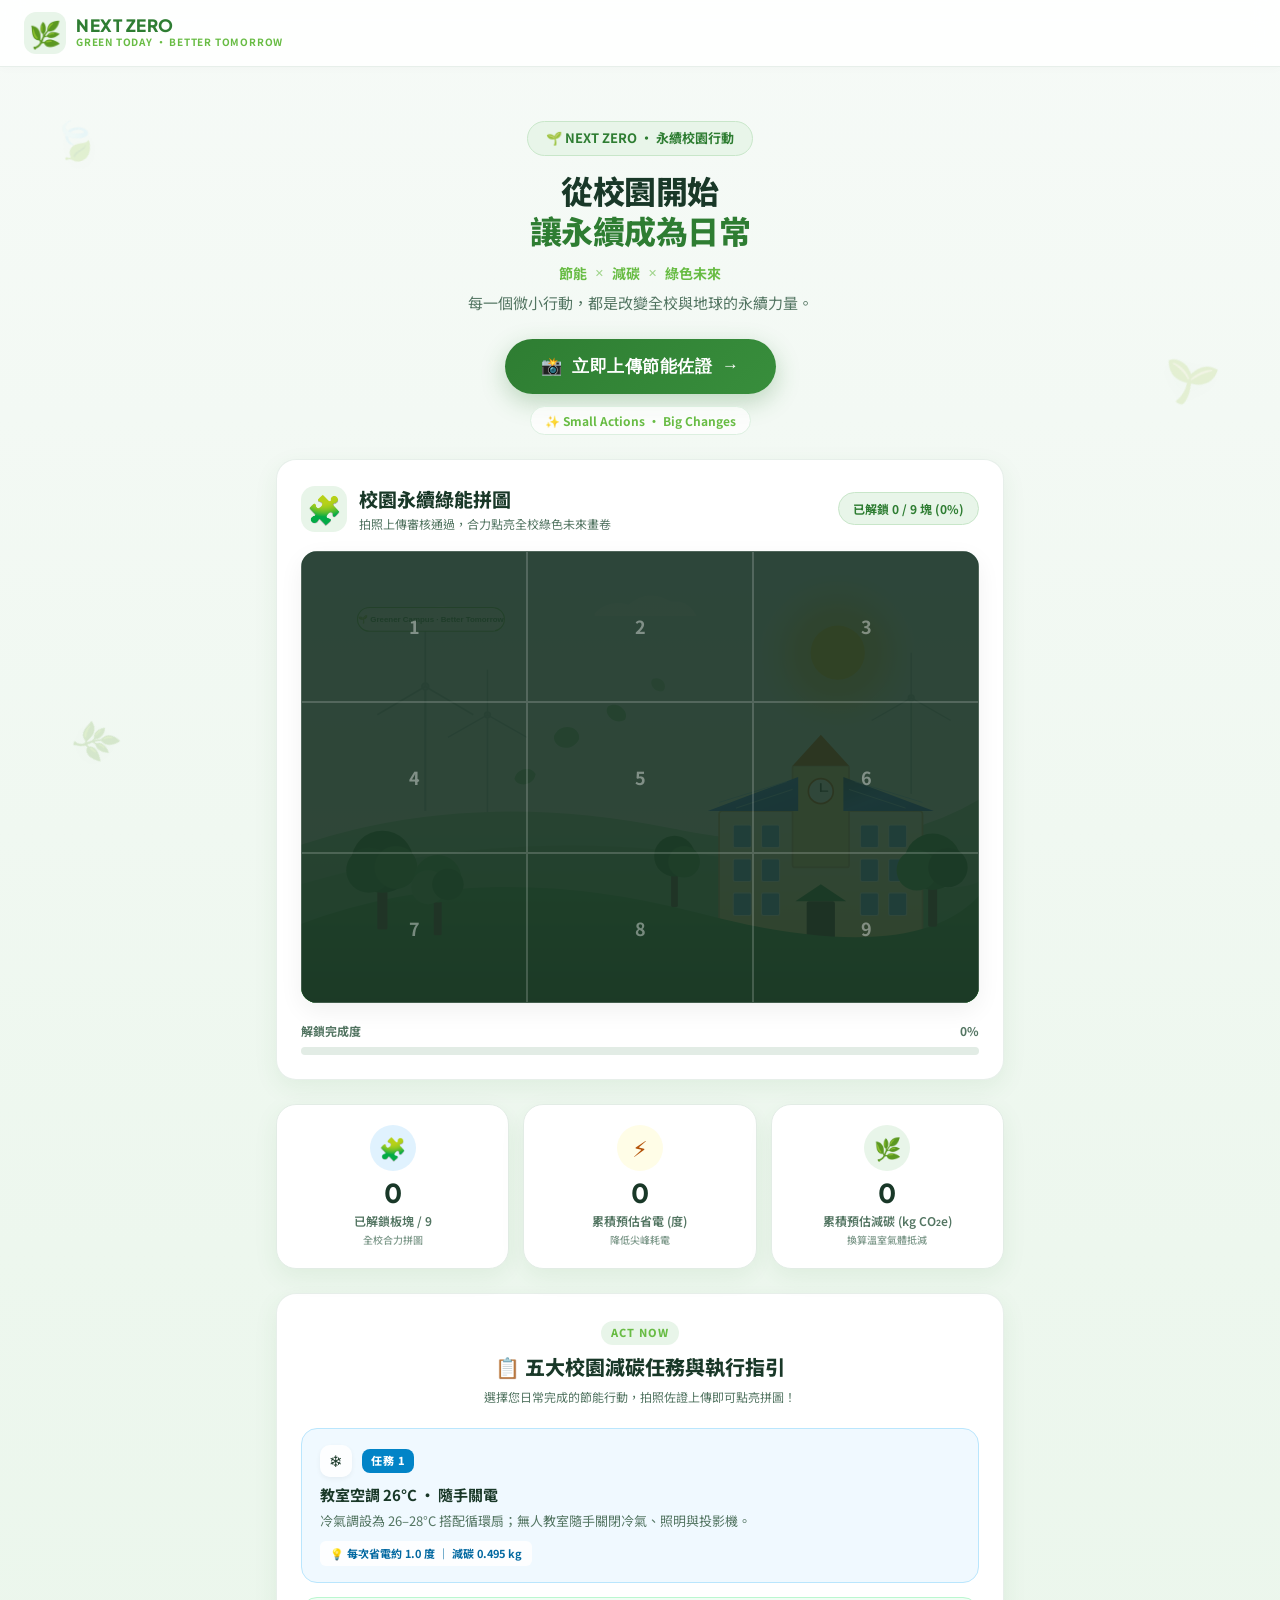
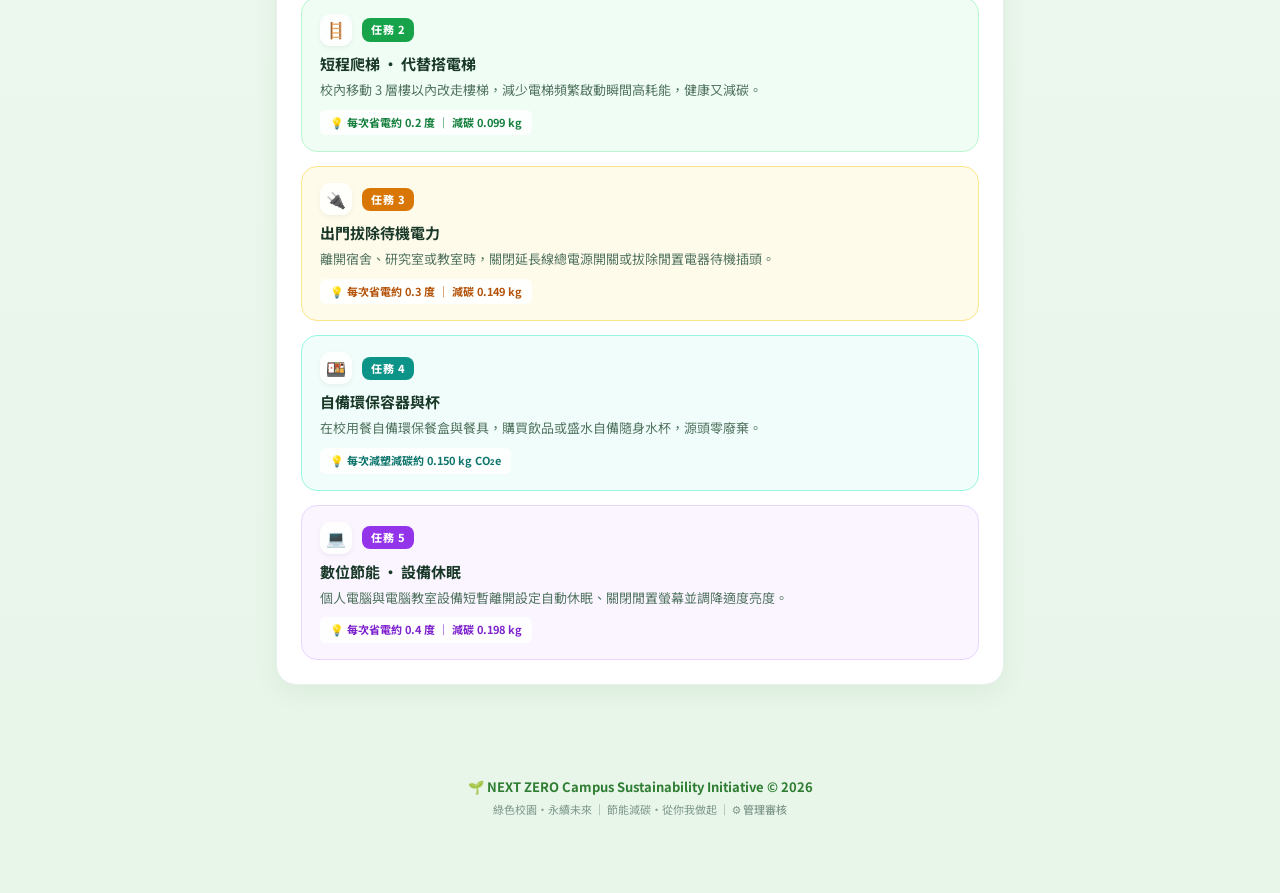
==== index.html @ 6b3b06cb "feat: 成功全面串接 Google Apps Script 雲端集中庫，正式開通跨裝置/多朋友即時同步與集中審核" ====
<!DOCTYPE html>
<html lang="zh-TW">
<head>
  <meta charset="UTF-8">
  <meta name="viewport" content="width=device-width, initial-scale=1.0">
  <title>NEXT ZERO 校園永續拼圖 ｜ 綠色校園·永續未來</title>
  <link rel="stylesheet" href="style.css?v=20260831v4">
  <link rel="preconnect" href="https://fonts.googleapis.com">
  <link rel="preconnect" href="https://fonts.gstatic.com" crossorigin>
  <link href="https://fonts.googleapis.com/css2?family=Noto+Sans+TC:wght@400;500;600;700;800&family=Plus+Jakarta+Sans:wght@600;700;800&display=swap" rel="stylesheet">
</head>
<body>

  <!-- 頂部品牌導航列 (Brand Navigation) -->
  <nav class="top-nav">
    <div class="nav-brand">
      <span class="brand-logo">🌿</span>
      <div class="brand-text-group">
        <span class="brand-title">NEXT ZERO</span>
        <span class="brand-tagline">GREEN TODAY · BETTER TOMORROW</span>
      </div>
    </div>
  </nav>

  <div class="eco-bg-decorations">
    <div class="leaf-decor leaf-1">🍃</div>
    <div class="leaf-decor leaf-2">🌱</div>
    <div class="leaf-decor leaf-3">🌿</div>
  </div>

  <main class="container">
    <!-- 主視覺 Hero 區塊 (Hero Header) -->
    <header class="hero-section">
      <div class="hero-badge">
        <span>🌱 NEXT ZERO · 永續校園行動</span>
      </div>
      <h1 class="hero-title">
        從校園開始<br>
        <span class="text-highlight">讓永續成為日常</span>
      </h1>
      <div class="hero-tags">
        <span class="hero-tag">節能</span>
        <span class="tag-divider">✕</span>
        <span class="hero-tag">減碳</span>
        <span class="tag-divider">✕</span>
        <span class="hero-tag">綠色未來</span>
      </div>
      <p class="hero-subtitle">每一個微小行動，都是改變全校與地球的永續力量。</p>
      
      <div class="hero-action-box">
        <button type="button" class="btn-hero-participate" id="btn-open-modal">
          <span class="btn-icon">📸</span> 立即上傳節能佐證 <span class="btn-arrow">→</span>
        </button>
        <div class="hero-note-badge">
          ✨ <span>Small Actions · Big Changes</span>
        </div>
      </div>
    </header>

    <!-- 核心拼圖互動區塊 (Puzzle Section) -->
    <section class="card puzzle-card">
      <div class="puzzle-card-header">
        <div class="header-left">
          <span class="section-icon">🧩</span>
          <div>
            <h2>校園永續綠能拼圖</h2>
            <p class="section-desc">拍照上傳審核通過，合力點亮全校綠色未來畫卷</p>
          </div>
        </div>
        <div class="progress-pill" id="progress-text">
          載入進度中...
        </div>
      </div>
      
      <div id="puzzle-container">
        <div id="grid"></div>
      </div>

      <div class="progress-wrapper">
        <div class="progress-info">
          <span>解鎖完成度</span>
          <span id="progress-percent">0%</span>
        </div>
        <div class="progress-bar-container">
          <div class="progress-bar" id="progress-bar-fill" style="width: 0%;"></div>
        </div>
      </div>
    </section>

    <!-- 實體減碳數據儀表板 (Stats Grid) -->
    <section class="stats-section">
      <div class="stat-card stat-puzzle">
        <div class="stat-icon-wrapper">
          <span class="stat-icon">🧩</span>
        </div>
        <div class="stat-info">
          <h3 id="approved-count">0</h3>
          <p>已解鎖板塊 / 9</p>
          <span class="stat-sub">全校合力拼圖</span>
        </div>
      </div>

      <div class="stat-card stat-energy">
        <div class="stat-icon-wrapper">
          <span class="stat-icon">⚡</span>
        </div>
        <div class="stat-info">
          <h3 id="saved-kwh">0</h3>
          <p>累積預估省電 (度)</p>
          <span class="stat-sub">降低尖峰耗電</span>
        </div>
      </div>

      <div class="stat-card stat-carbon">
        <div class="stat-icon-wrapper">
          <span class="stat-icon">🌿</span>
        </div>
        <div class="stat-info">
          <h3 id="saved-carbon">0</h3>
          <p>累積預估減碳 (kg CO₂e)</p>
          <span class="stat-sub">換算溫室氣體抵減</span>
        </div>
      </div>
    </section>

    <!-- 五大減碳解鎖任務指引 (5 Eco Tasks Grid) -->
    <section class="card tasks-section">
      <div class="section-heading">
        <span class="section-badge">ACT NOW</span>
        <h2>📋 五大校園減碳任務與執行指引</h2>
        <p class="section-desc">選擇您日常完成的節能行動，拍照佐證上傳即可點亮拼圖！</p>
      </div>

      <div class="tasks-grid">
        <!-- 任務 1 -->
        <div class="task-box task-theme-1">
          <div class="task-box-top">
            <div class="task-icon-circle">❄️</div>
            <span class="task-badge badge-1">任務 1</span>
          </div>
          <h3 class="task-title">教室空調 26°C · 隨手關電</h3>
          <p class="task-content">冷氣調設為 26–28°C 搭配循環扇；無人教室隨手關閉冷氣、照明與投影機。</p>
          <div class="task-benefit">💡 每次省電約 1.0 度 ｜ 減碳 0.495 kg</div>
        </div>

        <!-- 任務 2 -->
        <div class="task-box task-theme-2">
          <div class="task-box-top">
            <div class="task-icon-circle">🪜</div>
            <span class="task-badge badge-2">任務 2</span>
          </div>
          <h3 class="task-title">短程爬梯 · 代替搭電梯</h3>
          <p class="task-content">校內移動 3 層樓以內改走樓梯，減少電梯頻繁啟動瞬間高耗能，健康又減碳。</p>
          <div class="task-benefit">💡 每次省電約 0.2 度 ｜ 減碳 0.099 kg</div>
        </div>

        <!-- 任務 3 -->
        <div class="task-box task-theme-3">
          <div class="task-box-top">
            <div class="task-icon-circle">🔌</div>
            <span class="task-badge badge-3">任務 3</span>
          </div>
          <h3 class="task-title">出門拔除待機電力</h3>
          <p class="task-content">離開宿舍、研究室或教室時，關閉延長線總電源開關或拔除閒置電器待機插頭。</p>
          <div class="task-benefit">💡 每次省電約 0.3 度 ｜ 減碳 0.149 kg</div>
        </div>

        <!-- 任務 4 -->
        <div class="task-box task-theme-4">
          <div class="task-box-top">
            <div class="task-icon-circle">🍱</div>
            <span class="task-badge badge-4">任務 4</span>
          </div>
          <h3 class="task-title">自備環保容器與杯</h3>
          <p class="task-content">在校用餐自備環保餐盒與餐具，購買飲品或盛水自備隨身水杯，源頭零廢棄。</p>
          <div class="task-benefit">💡 每次減塑減碳約 0.150 kg CO₂e</div>
        </div>

        <!-- 任務 5 -->
        <div class="task-box task-theme-5">
          <div class="task-box-top">
            <div class="task-icon-circle">💻</div>
            <span class="task-badge badge-5">任務 5</span>
          </div>
          <h3 class="task-title">數位節能 · 設備休眠</h3>
          <p class="task-content">個人電腦與電腦教室設備短暫離開設定自動休眠、關閉閒置螢幕並調降適度亮度。</p>
          <div class="task-benefit">💡 每次省電約 0.4 度 ｜ 減碳 0.198 kg</div>
        </div>
      </div>
    </section>
  </main>

  <!-- 前台內嵌式上傳彈窗 (Upload Modal) -->
  <div class="modal-overlay" id="upload-modal">
    <div class="modal-card">
      <div class="modal-header">
        <div class="modal-title-group">
          <span class="modal-icon">📸</span>
          <h3>上傳節能任務佐證</h3>
        </div>
        <button type="button" class="btn-close" id="btn-close-modal">&times;</button>
      </div>
      <form id="upload-form">
        <div class="form-group">
          <label for="input-nickname">暱稱 / 系級（必填）</label>
          <input type="text" id="input-nickname" placeholder="例如：電機三甲 黃同學" required>
        </div>

        <div class="form-group">
          <label for="select-task">執行的節能任務（必選）</label>
          <select id="select-task" required>
            <option value="任務 1. 教室空調設置成 26 度並隨手關閉電源">任務 1. 教室空調設置成 26 度並隨手關閉電源</option>
            <option value="任務 2. 短程爬梯代替搭電梯">任務 2. 短程爬梯代替搭電梯</option>
            <option value="任務 3. 出門時拔除待機的電力">任務 3. 出門時拔除待機的電力</option>
            <option value="任務 4. 自備環保容器與環保杯">任務 4. 自備環保容器與環保杯</option>
            <option value="任務 5. 數位節能與設備休眠">任務 5. 數位節能與設備休眠</option>
          </select>
        </div>

        <div class="form-group">
          <label for="input-file">拍照或選取佐證照片（必選）</label>
          <input type="file" id="input-file" accept="image/*" required>
          <div class="image-preview" id="image-preview-container" style="display: none;">
            <img id="image-preview" alt="照片預覽">
          </div>
        </div>

        <div class="modal-actions">
          <button type="button" class="btn-secondary" id="btn-cancel">取消</button>
          <button type="submit" class="btn-submit-action" id="btn-submit">
            <span id="submit-text">確認送出</span>
            <span class="spinner" id="submit-spinner" style="display: none;"></span>
          </button>
        </div>
      </form>
    </div>
  </div>

  <footer class="footer">
    <div class="footer-content">
      <p class="footer-title">🌱 NEXT ZERO Campus Sustainability Initiative © 2026</p>
      <p class="footer-sub">
        綠色校園·永續未來 ｜ 節能減碳·從你我做起 ｜ 
        <a href="admin.html" class="admin-discreet-link">⚙️ 管理審核</a>
      </p>
    </div>
  </footer>

  <script src="app.js?v=20260831v13"></script>
</body>
</html>
---- style.css ----
/* ==========================================================================
   NEXT ZERO 校園永續社區拼圖系統 - 設計規範系統 (Design System)
   風格基礎：綠色校園·永續未來 (風格.png 配色與視覺指南)
   ========================================================================== */

:root {
  /* 主色調 (Primary & Secondary Greens) */
  --primary-color: #2E7D32;       /* 生機森林主綠 */
  --primary-hover: #1B5E20;       /* 深沉暗綠 (Hover) */
  --leaf-green: #68BC44;          /* 嫩葉清新綠 (輔助色) */
  --mint-bg: #E8F5E9;             /* 清新綠意淺底 */
  --mint-light: #F1F8E9;          /* 柔和米綠 */
  
  /* 點綴色 (Accents) */
  --sunshine-yellow: #FFD54F;     /* 陽光活潑黃 (電力/點綴) */
  --sunshine-light: #FFFDE7;      /* 陽光淺底 */
  --ocean-blue: #0284C7;          /* 清新水藍 */
  --ocean-light: #E0F2FE;         /* 水藍淺底 */
  --purple-accent: #7E22CE;       /* 數位紫 */
  --purple-light: #F3E8FF;        /* 數位紫淺底 */
  --teal-accent: #0F766E;         /* 環保青綠 */
  --teal-light: #CCFBF1;          /* 環保青淺底 */

  /* 文字與中性色 */
  --text-main: #193828;           /* 沉穩深濃綠黑 (正文/標題) */
  --text-muted: #537562;          /* 柔和綠灰 (副標/次要資訊) */
  --text-light: #7E998B;          /* 淺綠灰 */
  --border-color: #E2ECE5;        /* 淺灰綠邊框 */
  --card-bg: #FFFFFF;             /* 卡片純白背景 */
  --body-bg: #F5FBF6;             /* 頁面背景基調 */
  
  /* 遮罩與陰影 */
  --mask-color: #1a3325e6;        /* 拼圖深森林消光遮罩 */
  --shadow-sm: 0 2px 8px rgba(46, 125, 50, 0.05);
  --shadow-md: 0 8px 24px rgba(46, 125, 50, 0.08);
  --shadow-lg: 0 16px 40px rgba(46, 125, 50, 0.12);
  --border-radius-card: 20px;
  --border-radius-btn: 30px;
}

/* 全域重設與字體 */
* {
  margin: 0;
  padding: 0;
  box-sizing: border-box;
}

body {
  font-family: 'Noto Sans TC', 'Plus Jakarta Sans', system-ui, -apple-system, sans-serif;
  background: linear-gradient(180deg, #F6FAF7 0%, #EDF7EE 50%, #E8F5E9 100%);
  color: var(--text-main);
  line-height: 1.6;
  min-height: 100vh;
  position: relative;
  overflow-x: hidden;
  padding-bottom: 50px;
}

/* 漂浮葉片裝飾 (Eco Floating Leaves) */
.eco-bg-decorations {
  position: fixed;
  top: 0;
  left: 0;
  width: 100vw;
  height: 100vh;
  pointer-events: none;
  z-index: 0;
}

.leaf-decor {
  position: absolute;
  opacity: 0.18;
  user-select: none;
  filter: drop-shadow(0 4px 10px rgba(46, 125, 50, 0.1));
}

.leaf-1 { top: 12%; left: 4%; font-size: 38px; transform: rotate(-15deg); }
.leaf-2 { top: 38%; right: 5%; font-size: 44px; transform: rotate(25deg); }
.leaf-3 { bottom: 15%; left: 6%; font-size: 32px; transform: rotate(45deg); }

/* 頂部導航列 (Top Nav) */
.top-nav {
  position: sticky;
  top: 0;
  z-index: 100;
  background: rgba(255, 255, 255, 0.88);
  backdrop-filter: blur(12px);
  border-bottom: 1px solid rgba(226, 236, 229, 0.8);
  padding: 12px 24px;
  display: flex;
  justify-content: space-between;
  align-items: center;
  box-shadow: 0 2px 10px rgba(0, 0, 0, 0.02);
}

.nav-brand {
  display: flex;
  align-items: center;
  gap: 10px;
}

.brand-logo {
  font-size: 26px;
  background: #E8F5E9;
  width: 42px;
  height: 42px;
  border-radius: 12px;
  display: flex;
  align-items: center;
  justify-content: center;
}

.brand-text-group {
  display: flex;
  flex-direction: column;
}

.brand-title {
  font-family: 'Plus Jakarta Sans', 'Noto Sans TC', sans-serif;
  font-weight: 800;
  font-size: 17px;
  color: var(--primary-color);
  letter-spacing: 0.5px;
  line-height: 1.1;
}

.brand-tagline {
  font-size: 10px;
  font-weight: 700;
  color: var(--leaf-green);
  letter-spacing: 0.8px;
}

.nav-admin-btn {
  background: #FFFFFF;
  color: var(--primary-color);
  border: 1.5px solid #C8E6C9;
  padding: 6px 16px;
  border-radius: var(--border-radius-btn);
  font-size: 13px;
  font-weight: 700;
  text-decoration: none;
  transition: all 0.25s ease;
  display: inline-flex;
  align-items: center;
  gap: 6px;
}

.nav-admin-btn:hover {
  background: var(--mint-bg);
  border-color: var(--primary-color);
  transform: translateY(-1px);
}

/* 主容器 */
.container {
  max-width: 760px;
  margin: 0 auto;
  padding: 24px 16px;
  position: relative;
  z-index: 10;
}

/* 主視覺 Hero 區塊 */
.hero-section {
  text-align: center;
  padding: 30px 10px 24px 10px;
}

.hero-badge {
  display: inline-block;
  background: #E8F5E9;
  color: var(--primary-color);
  font-size: 13px;
  font-weight: 700;
  padding: 6px 18px;
  border-radius: 30px;
  border: 1px solid #C8E6C9;
  margin-bottom: 14px;
}

.hero-title {
  font-size: 32px;
  font-weight: 800;
  color: var(--text-main);
  line-height: 1.25;
  margin-bottom: 12px;
  letter-spacing: -0.5px;
}

.hero-title .text-highlight {
  color: var(--primary-color);
  position: relative;
  display: inline-block;
}

.hero-tags {
  display: flex;
  align-items: center;
  justify-content: center;
  gap: 8px;
  font-size: 14px;
  font-weight: 700;
  color: var(--leaf-green);
  margin-bottom: 8px;
}

.tag-divider {
  font-size: 11px;
  opacity: 0.6;
}

.hero-subtitle {
  font-size: 15px;
  color: var(--text-muted);
  max-width: 520px;
  margin: 0 auto 24px auto;
  line-height: 1.5;
}

.hero-action-box {
  display: flex;
  flex-direction: column;
  align-items: center;
  gap: 12px;
}

.btn-hero-participate {
  background: linear-gradient(135deg, #2E7D32 0%, #388E3C 100%);
  color: #FFFFFF;
  border: none;
  font-size: 17px;
  font-weight: 700;
  padding: 16px 36px;
  border-radius: var(--border-radius-btn);
  cursor: pointer;
  box-shadow: 0 8px 24px rgba(46, 125, 50, 0.28);
  display: inline-flex;
  align-items: center;
  gap: 10px;
  transition: all 0.3s cubic-bezier(0.4, 0, 0.2, 1);
  letter-spacing: 0.5px;
}

.btn-hero-participate:hover {
  background: linear-gradient(135deg, #1B5E20 0%, #2E7D32 100%);
  transform: translateY(-3px) scale(1.02);
  box-shadow: 0 12px 30px rgba(46, 125, 50, 0.38);
}

.btn-hero-participate:active {
  transform: translateY(0) scale(0.98);
}

.btn-arrow {
  transition: transform 0.2s ease;
}

.btn-hero-participate:hover .btn-arrow {
  transform: translateX(4px);
}

.hero-note-badge {
  font-size: 12px;
  font-weight: 700;
  color: var(--leaf-green);
  background: rgba(255, 255, 255, 0.7);
  padding: 4px 14px;
  border-radius: 20px;
  border: 1px solid #DCEFE0;
}

/* 卡片基礎樣式 */
.card {
  background: var(--card-bg);
  border-radius: var(--border-radius-card);
  box-shadow: var(--shadow-md);
  border: 1px solid rgba(226, 236, 229, 0.8);
  margin-bottom: 24px;
}

/* 拼圖核心區塊 */
.puzzle-card {
  padding: 24px;
}

.puzzle-card-header {
  display: flex;
  justify-content: space-between;
  align-items: center;
  margin-bottom: 18px;
}

.header-left {
  display: flex;
  align-items: center;
  gap: 12px;
}

.section-icon {
  font-size: 28px;
  background: var(--mint-bg);
  width: 46px;
  height: 46px;
  border-radius: 14px;
  display: flex;
  align-items: center;
  justify-content: center;
}

.puzzle-card-header h2 {
  font-size: 19px;
  font-weight: 800;
  color: var(--text-main);
}

.section-desc {
  font-size: 12px;
  color: var(--text-muted);
}

.progress-pill {
  background: #E8F5E9;
  color: var(--primary-color);
  font-size: 12px;
  font-weight: 700;
  padding: 6px 14px;
  border-radius: 20px;
  border: 1px solid #C8E6C9;
}

/* 3x3 拼圖容器 */
#puzzle-container {
  position: relative;
  width: 100%;
  padding-top: 66.66%; /* 3:2 完美黃金比例 */
  background: url('puzzle.svg') no-repeat center center;
  background-size: cover;
  border-radius: 16px;
  overflow: hidden;
  box-shadow: inset 0 0 0 1.5px rgba(46, 125, 50, 0.15), 0 8px 24px rgba(0, 0, 0, 0.06);
}

#grid {
  position: absolute;
  top: 0;
  left: 0;
  width: 100%;
  height: 100%;
  display: grid;
  grid-template-columns: repeat(3, 1fr);
  grid-template-rows: repeat(3, 1fr);
}

.tile {
  background-color: var(--mask-color);
  border: 0.8px solid rgba(255, 255, 255, 0.18);
  transition: background-color 0.8s cubic-bezier(0.4, 0, 0.2, 1), transform 0.3s ease;
  display: flex;
  align-items: center;
  justify-content: center;
  color: rgba(255, 255, 255, 0.4);
  font-size: 18px;
  font-weight: 700;
  user-select: none;
}

.tile.unlocked {
  background-color: transparent !important;
  color: transparent !important;
  border-color: transparent !important;
}

/* 進度條 */
.progress-wrapper {
  margin-top: 18px;
}

.progress-info {
  display: flex;
  justify-content: space-between;
  font-size: 12px;
  font-weight: 700;
  color: var(--text-muted);
  margin-bottom: 6px;
}

.progress-bar-container {
  width: 100%;
  height: 8px;
  background-color: #E2ECE5;
  border-radius: 4px;
  overflow: hidden;
}

.progress-bar {
  height: 100%;
  background: linear-gradient(90deg, #68BC44 0%, #2E7D32 100%);
  transition: width 0.8s cubic-bezier(0.4, 0, 0.2, 1);
  border-radius: 4px;
}

/* 數據儀表板 (Stats Section) */
.stats-section {
  display: grid;
  grid-template-columns: repeat(3, 1fr);
  gap: 14px;
  margin-bottom: 24px;
}

.stat-card {
  background: var(--card-bg);
  padding: 20px 14px;
  border-radius: var(--border-radius-card);
  text-align: center;
  box-shadow: var(--shadow-md);
  border: 1px solid var(--border-color);
  display: flex;
  flex-direction: column;
  align-items: center;
  transition: transform 0.25s ease, box-shadow 0.25s ease;
}

.stat-card:hover {
  transform: translateY(-3px);
  box-shadow: var(--shadow-lg);
}

.stat-icon-wrapper {
  width: 46px;
  height: 46px;
  border-radius: 50%;
  display: flex;
  align-items: center;
  justify-content: center;
  margin-bottom: 8px;
}

.stat-puzzle .stat-icon-wrapper { background: var(--ocean-light); color: var(--ocean-blue); }
.stat-energy .stat-icon-wrapper { background: var(--sunshine-light); color: #B45309; }
.stat-carbon .stat-icon-wrapper { background: var(--mint-bg); color: var(--primary-color); }

.stat-icon {
  font-size: 22px;
}

.stat-info h3 {
  font-family: 'Plus Jakarta Sans', 'Noto Sans TC', sans-serif;
  font-size: 26px;
  color: var(--text-main);
  font-weight: 800;
  line-height: 1.1;
}

.stat-info p {
  font-size: 12px;
  color: var(--text-muted);
  font-weight: 600;
  margin-top: 4px;
}

.stat-sub {
  font-size: 10px;
  color: var(--text-light);
  font-weight: 500;
  margin-top: 2px;
  display: block;
}

/* 五大任務指引區塊 (Tasks Section) */
.tasks-section {
  padding: 24px;
}

.section-heading {
  text-align: center;
  margin-bottom: 22px;
}

.section-badge {
  display: inline-block;
  font-size: 11px;
  font-weight: 800;
  letter-spacing: 1px;
  color: var(--leaf-green);
  background: var(--mint-bg);
  padding: 3px 10px;
  border-radius: 12px;
  margin-bottom: 6px;
}

.section-heading h2 {
  font-size: 20px;
  font-weight: 800;
  color: var(--text-main);
  margin-bottom: 4px;
}

.tasks-grid {
  display: flex;
  flex-direction: column;
  gap: 14px;
}

.task-box {
  padding: 16px 18px;
  border-radius: 16px;
  border: 1px solid transparent;
  transition: transform 0.2s ease, box-shadow 0.2s ease;
}

.task-box:hover {
  transform: translateX(4px);
  box-shadow: 0 6px 16px rgba(0, 0, 0, 0.04);
}

.task-box-top {
  display: flex;
  align-items: center;
  gap: 10px;
  margin-bottom: 6px;
}

.task-icon-circle {
  width: 32px;
  height: 32px;
  border-radius: 10px;
  display: flex;
  align-items: center;
  justify-content: center;
  font-size: 16px;
  background: rgba(255, 255, 255, 0.85);
  box-shadow: 0 2px 5px rgba(0, 0, 0, 0.05);
}

.task-badge {
  font-size: 11px;
  font-weight: 800;
  padding: 3px 9px;
  border-radius: 8px;
  letter-spacing: 0.5px;
}

.task-title {
  font-size: 15px;
  font-weight: 700;
  color: var(--text-main);
  margin-bottom: 4px;
}

.task-content {
  font-size: 13px;
  color: var(--text-muted);
  line-height: 1.5;
  margin-bottom: 8px;
}

.task-benefit {
  font-size: 11px;
  font-weight: 700;
  display: inline-block;
  padding: 4px 10px;
  border-radius: 6px;
  background: rgba(255, 255, 255, 0.9);
}

/* 5 大任務配色風格 */
.task-theme-1 { background: #F0F9FF; border-color: #BAE6FD; }
.badge-1 { background: #0284C7; color: #FFFFFF; }
.task-theme-1 .task-benefit { color: #0369A1; }

.task-theme-2 { background: #F0FDF4; border-color: #BBF7D0; }
.badge-2 { background: #16A34A; color: #FFFFFF; }
.task-theme-2 .task-benefit { color: #15803D; }

.task-theme-3 { background: #FFFBEB; border-color: #FDE68A; }
.badge-3 { background: #D97706; color: #FFFFFF; }
.task-theme-3 .task-benefit { color: #B45309; }

.task-theme-4 { background: #F0FDFA; border-color: #99F6E4; }
.badge-4 { background: #0D9488; color: #FFFFFF; }
.task-theme-4 .task-benefit { color: #0F766E; }

.task-theme-5 { background: #FAF5FF; border-color: #E9D5FF; }
.badge-5 { background: #9333EA; color: #FFFFFF; }
.task-theme-5 .task-benefit { color: #7E22CE; }

/* 彈窗 Modal 樣式 */
.modal-overlay {
  position: fixed;
  top: 0;
  left: 0;
  width: 100vw;
  height: 100vh;
  background: rgba(20, 40, 30, 0.65);
  backdrop-filter: blur(6px);
  display: none;
  align-items: center;
  justify-content: center;
  z-index: 1000;
  padding: 16px;
}

.modal-overlay.active {
  display: flex;
}

.modal-card {
  background: #FFFFFF;
  width: 100%;
  max-width: 480px;
  border-radius: 24px;
  padding: 28px;
  box-shadow: var(--shadow-lg);
  animation: modalPop 0.28s cubic-bezier(0.34, 1.56, 0.64, 1);
}

@keyframes modalPop {
  from { opacity: 0; transform: scale(0.94) translateY(10px); }
  to { opacity: 1; transform: scale(1) translateY(0); }
}

.modal-header {
  display: flex;
  justify-content: space-between;
  align-items: center;
  margin-bottom: 20px;
  padding-bottom: 12px;
  border-bottom: 1px solid #F1F5F2;
}

.modal-title-group {
  display: flex;
  align-items: center;
  gap: 10px;
}

.modal-icon {
  font-size: 22px;
  background: #E8F5E9;
  width: 36px;
  height: 36px;
  border-radius: 10px;
  display: flex;
  align-items: center;
  justify-content: center;
}

.modal-header h3 {
  font-size: 19px;
  font-weight: 800;
  color: var(--text-main);
}

.btn-close {
  background: #F3F4F6;
  border: none;
  font-size: 20px;
  color: #6B7280;
  width: 32px;
  height: 32px;
  border-radius: 50%;
  cursor: pointer;
  display: flex;
  align-items: center;
  justify-content: center;
  transition: all 0.2s;
}

.btn-close:hover {
  background: #E5E7EB;
  color: #1F2937;
}

.form-group {
  margin-bottom: 16px;
  text-align: left;
}

.form-group label {
  display: block;
  font-size: 13px;
  font-weight: 700;
  color: var(--text-main);
  margin-bottom: 6px;
}

.form-group input[type="text"],
.form-group select {
  width: 100%;
  padding: 12px 14px;
  font-size: 14px;
  border: 1.5px solid #D1E0D7;
  border-radius: 12px;
  outline: none;
  font-family: inherit;
  background: #FAFDFB;
  transition: all 0.2s;
}

.form-group input[type="text"]:focus,
.form-group select:focus {
  border-color: var(--primary-color);
  background: #FFFFFF;
  box-shadow: 0 0 0 3px rgba(46, 125, 50, 0.12);
}

.form-group input[type="file"] {
  width: 100%;
  font-size: 13px;
  color: var(--text-muted);
}

.image-preview {
  margin-top: 10px;
  width: 100%;
  max-height: 180px;
  border-radius: 12px;
  overflow: hidden;
  border: 1.5px solid #E2ECE5;
}

.image-preview img {
  width: 100%;
  height: 180px;
  object-fit: cover;
}

.modal-actions {
  display: flex;
  justify-content: flex-end;
  gap: 12px;
  margin-top: 24px;
}

.btn-secondary {
  background: #F3F4F6;
  color: #4B5563;
  border: none;
  padding: 10px 20px;
  border-radius: 20px;
  font-size: 14px;
  font-weight: 700;
  cursor: pointer;
  transition: all 0.2s;
}

.btn-secondary:hover {
  background: #E5E7EB;
}

.btn-submit-action {
  background: linear-gradient(135deg, #2E7D32 0%, #388E3C 100%);
  color: #FFFFFF;
  border: none;
  padding: 10px 26px;
  border-radius: 20px;
  font-size: 14px;
  font-weight: 700;
  cursor: pointer;
  box-shadow: 0 4px 14px rgba(46, 125, 50, 0.25);
  display: inline-flex;
  align-items: center;
  gap: 8px;
  transition: all 0.25s;
}

.btn-submit-action:hover {
  background: linear-gradient(135deg, #1B5E20 0%, #2E7D32 100%);
  transform: translateY(-1px);
}

.spinner {
  width: 16px;
  height: 16px;
  border: 2px solid #FFFFFF;
  border-top-color: transparent;
  border-radius: 50%;
  animation: spin 0.6s linear infinite;
}

@keyframes spin {
  to { transform: rotate(360deg); }
}

/* 頁尾 Footer */
.footer {
  text-align: center;
  padding: 24px 16px;
  margin-top: 20px;
  color: var(--text-muted);
}

.footer-title {
  font-size: 13px;
  font-weight: 700;
  color: var(--primary-color);
  margin-bottom: 4px;
}

.footer-sub {
  font-size: 11px;
  color: var(--text-light);
}

.admin-discreet-link {
  color: var(--text-light);
  text-decoration: none;
  font-weight: 500;
  transition: color 0.2s ease;
}

.admin-discreet-link:hover {
  color: var(--primary-color);
  text-decoration: underline;
}

/* 響應式手機排版 (Responsive Mobile) */
@media (max-width: 600px) {
  .hero-title { font-size: 26px; }
  .stats-section { grid-template-columns: 1fr; gap: 10px; }
  .stat-card {
    flex-direction: row;
    text-align: left;
    padding: 14px 18px;
    gap: 16px;
  }
  .stat-icon-wrapper { margin-bottom: 0; }
  .puzzle-card { padding: 18px 14px; }
  .tasks-section { padding: 18px 14px; }
}
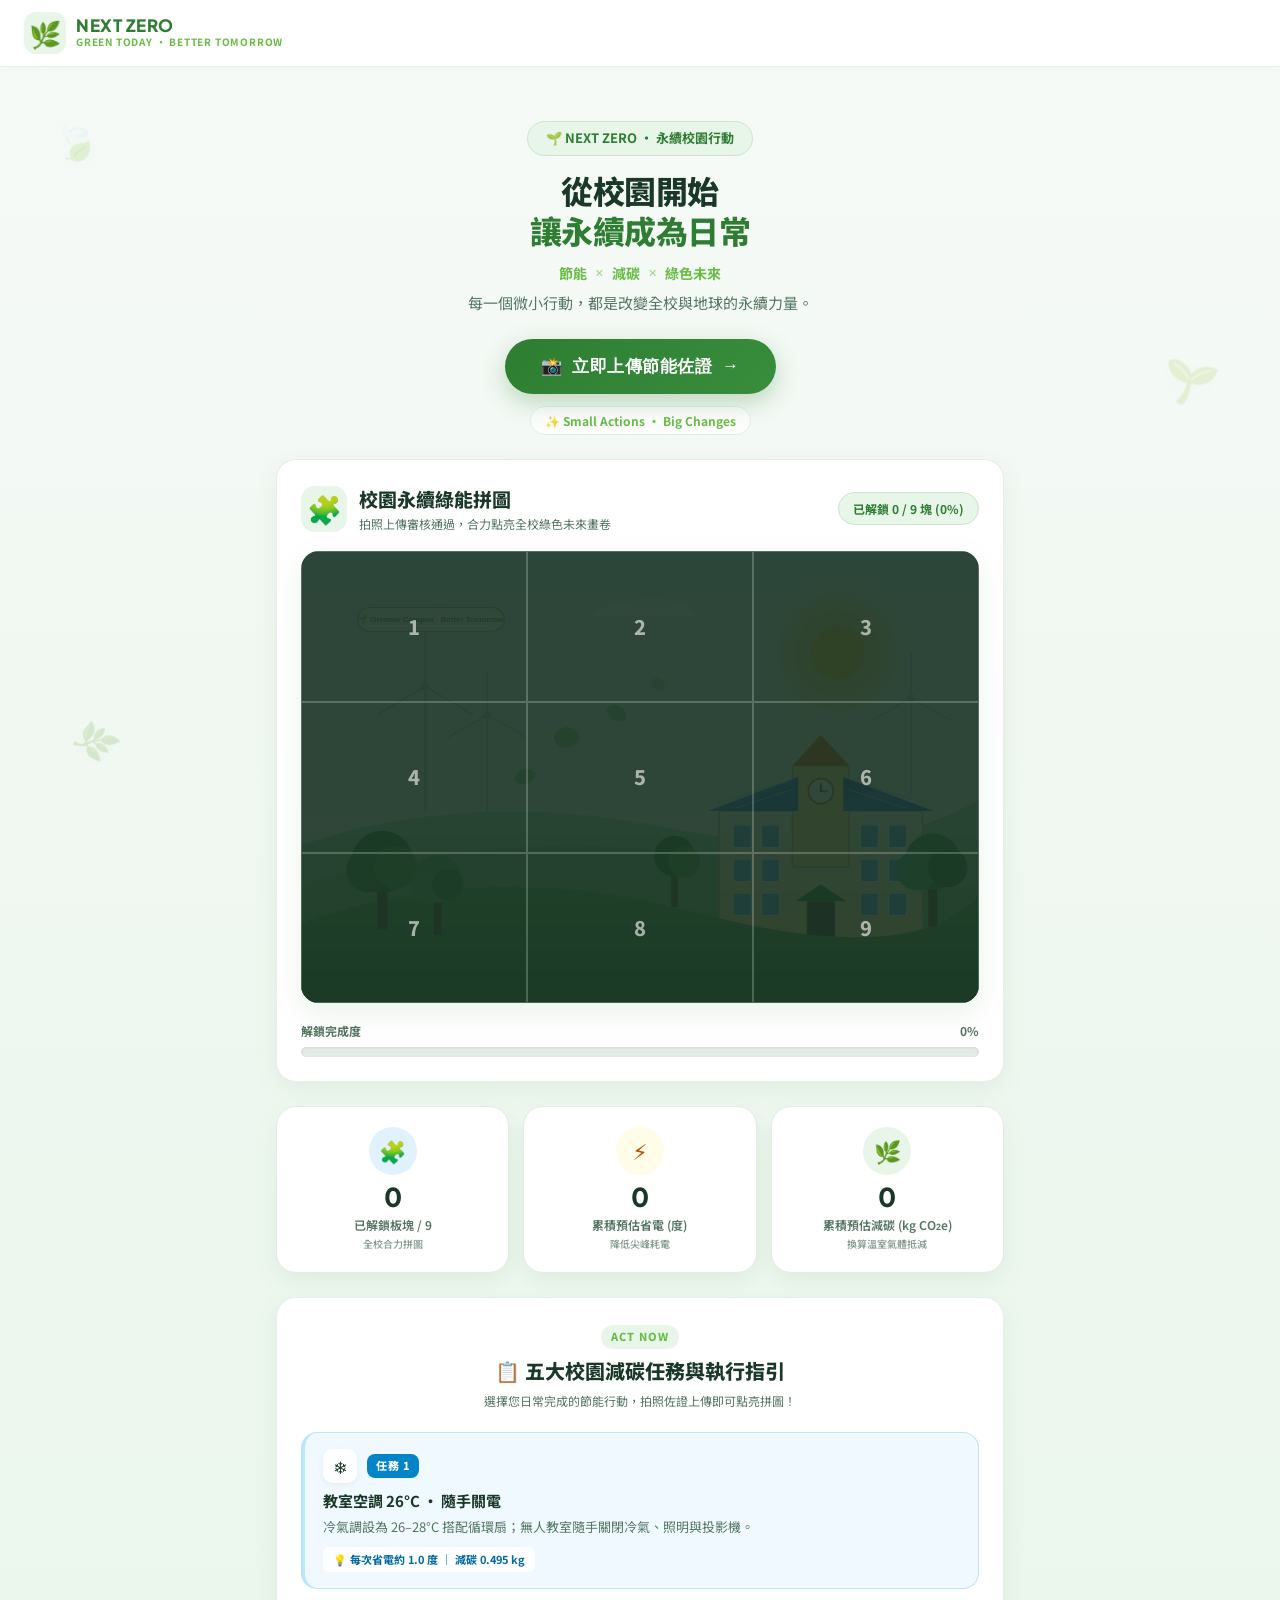
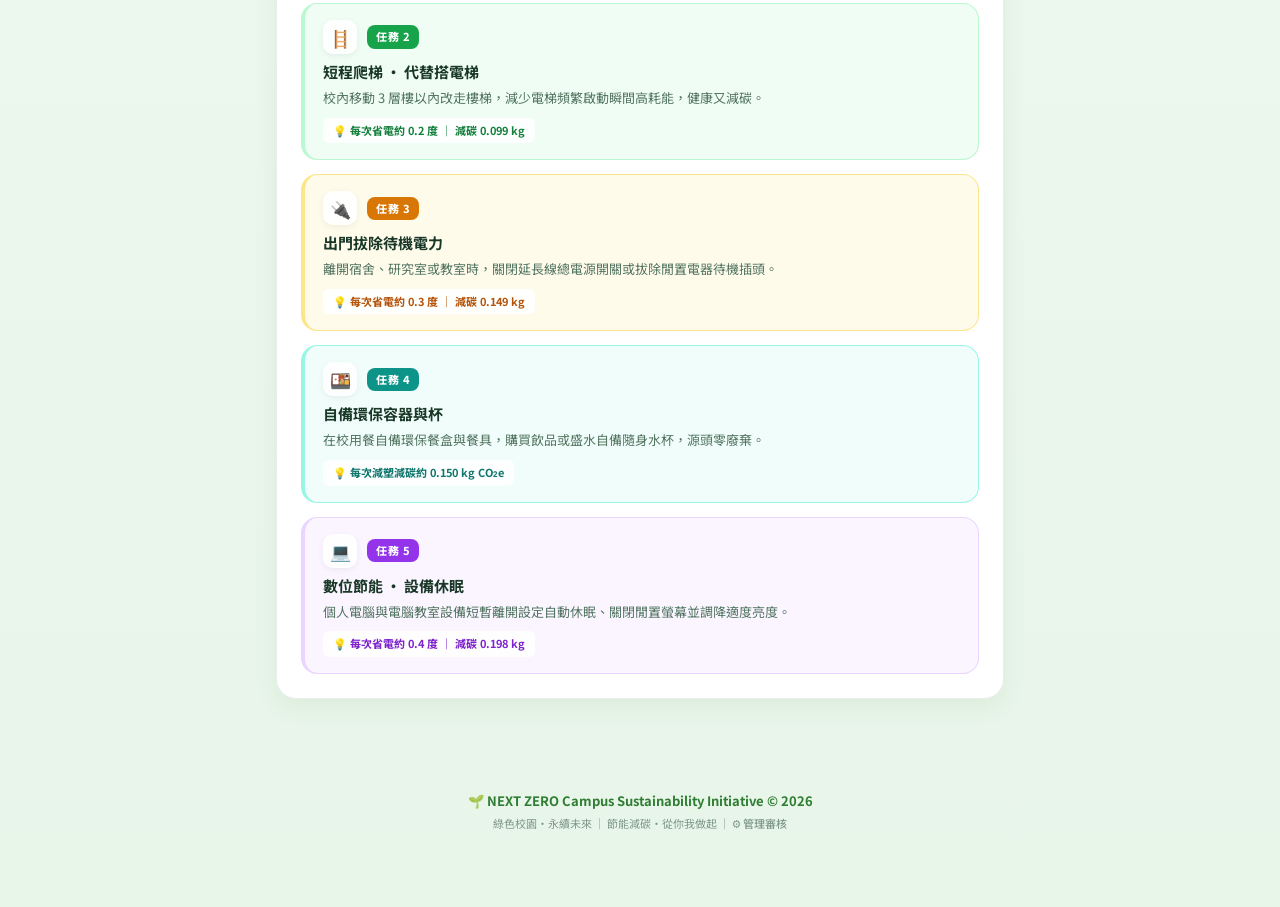
==== commit 79959e83: "feat: 全面升級動態視覺特效：3D 拼圖解鎖翻轉爆破、極光呼吸光暈、光芒流動按鈕、進度條流光與卡片互動動效" ====
--- a/index.html
+++ b/index.html
@@ -4,7 +4,7 @@
   <meta charset="UTF-8">
   <meta name="viewport" content="width=device-width, initial-scale=1.0">
   <title>NEXT ZERO 校園永續拼圖 ｜ 綠色校園·永續未來</title>
-  <link rel="stylesheet" href="style.css?v=20260831v4">
+  <link rel="stylesheet" href="style.css?v=20260901v16">
   <link rel="preconnect" href="https://fonts.googleapis.com">
   <link rel="preconnect" href="https://fonts.gstatic.com" crossorigin>
   <link href="https://fonts.googleapis.com/css2?family=Noto+Sans+TC:wght@400;500;600;700;800&family=Plus+Jakarta+Sans:wght@600;700;800&display=swap" rel="stylesheet">
@@ -246,6 +246,6 @@
     </div>
   </footer>
 
-  <script src="app.js?v=20260831v13"></script>
+  <script src="app.js?v=20260901v16"></script>
 </body>
 </html>
--- a/style.css
+++ b/style.css
@@ -226,6 +226,8 @@
 }
 
 .btn-hero-participate {
+  position: relative;
+  overflow: hidden;
   background: linear-gradient(135deg, #2E7D32 0%, #388E3C 100%);
   color: #FFFFFF;
   border: none;
@@ -240,12 +242,41 @@
   gap: 10px;
   transition: all 0.3s cubic-bezier(0.4, 0, 0.2, 1);
   letter-spacing: 0.5px;
+  animation: hero-btn-float 3.5s ease-in-out infinite alternate;
+}
+
+.btn-hero-participate::after {
+  content: '';
+  position: absolute;
+  top: -50%;
+  left: -70%;
+  width: 45%;
+  height: 200%;
+  background: linear-gradient(
+    to right,
+    rgba(255, 255, 255, 0) 0%,
+    rgba(255, 255, 255, 0.4) 50%,
+    rgba(255, 255, 255, 0) 100%
+  );
+  transform: rotate(25deg);
+  animation: btn-shimmer 3.8s infinite;
+}
+
+@keyframes btn-shimmer {
+  0% { left: -80%; }
+  35% { left: 140%; }
+  100% { left: 140%; }
+}
+
+@keyframes hero-btn-float {
+  0% { transform: translateY(0); box-shadow: 0 8px 24px rgba(46, 125, 50, 0.28); }
+  100% { transform: translateY(-4px); box-shadow: 0 14px 32px rgba(46, 125, 50, 0.38); }
 }
 
 .btn-hero-participate:hover {
   background: linear-gradient(135deg, #1B5E20 0%, #2E7D32 100%);
-  transform: translateY(-3px) scale(1.02);
-  box-shadow: 0 12px 30px rgba(46, 125, 50, 0.38);
+  transform: translateY(-5px) scale(1.03);
+  box-shadow: 0 16px 36px rgba(46, 125, 50, 0.42);
 }
 
 .btn-hero-participate:active {
@@ -336,9 +367,20 @@
   padding-top: 66.66%; /* 3:2 完美黃金比例 */
   background: url('puzzle.svg') no-repeat center center;
   background-size: cover;
-  border-radius: 16px;
+  border-radius: 18px;
   overflow: hidden;
-  box-shadow: inset 0 0 0 1.5px rgba(46, 125, 50, 0.15), 0 8px 24px rgba(0, 0, 0, 0.06);
+  box-shadow: inset 0 0 0 1.5px rgba(46, 125, 50, 0.18), 0 10px 30px rgba(46, 125, 50, 0.1);
+  transition: all 0.6s cubic-bezier(0.34, 1.56, 0.64, 1);
+}
+
+#puzzle-container.celebrating {
+  animation: aurora-glow 4s ease infinite alternate;
+}
+
+@keyframes aurora-glow {
+  0% { box-shadow: 0 0 25px rgba(104, 188, 68, 0.5), inset 0 0 15px rgba(255, 213, 79, 0.4); }
+  50% { box-shadow: 0 0 35px rgba(3, 169, 244, 0.55), inset 0 0 20px rgba(104, 188, 68, 0.5); }
+  100% { box-shadow: 0 0 40px rgba(255, 213, 79, 0.6), inset 0 0 25px rgba(46, 125, 50, 0.4); }
 }
 
 #grid {
@@ -350,25 +392,46 @@
   display: grid;
   grid-template-columns: repeat(3, 1fr);
   grid-template-rows: repeat(3, 1fr);
+  perspective: 600px;
 }
 
 .tile {
   background-color: var(--mask-color);
-  border: 0.8px solid rgba(255, 255, 255, 0.18);
-  transition: background-color 0.8s cubic-bezier(0.4, 0, 0.2, 1), transform 0.3s ease;
+  border: 1px solid rgba(255, 255, 255, 0.22);
+  transition: background-color 0.8s cubic-bezier(0.34, 1.56, 0.64, 1), transform 0.4s ease, border-color 0.4s ease;
   display: flex;
   align-items: center;
   justify-content: center;
-  color: rgba(255, 255, 255, 0.4);
-  font-size: 18px;
-  font-weight: 700;
+  color: rgba(255, 255, 255, 0.6);
+  font-size: 20px;
+  font-weight: 800;
   user-select: none;
+  position: relative;
 }
 
 .tile.unlocked {
   background-color: transparent !important;
   color: transparent !important;
-  border-color: transparent !important;
+  border-color: rgba(255, 255, 255, 0.1) !important;
+  animation: tile-unlock-pop 0.85s cubic-bezier(0.34, 1.56, 0.64, 1) forwards;
+}
+
+@keyframes tile-unlock-pop {
+  0% {
+    transform: scale(0.9) rotateY(0deg);
+    box-shadow: inset 0 0 0 rgba(104, 188, 68, 0);
+    opacity: 0.95;
+  }
+  40% {
+    transform: scale(1.08) rotateY(90deg);
+    box-shadow: inset 0 0 35px rgba(255, 213, 79, 0.9), 0 0 25px rgba(104, 188, 68, 0.9);
+    opacity: 0.5;
+  }
+  100% {
+    transform: scale(1) rotateY(0deg);
+    box-shadow: inset 0 0 0 rgba(104, 188, 68, 0);
+    opacity: 0;
+  }
 }
 
 /* 進度條 */
@@ -387,17 +450,35 @@
 
 .progress-bar-container {
   width: 100%;
-  height: 8px;
+  height: 10px;
   background-color: #E2ECE5;
-  border-radius: 4px;
+  border-radius: 6px;
   overflow: hidden;
+  box-shadow: inset 0 1px 3px rgba(0, 0, 0, 0.08);
 }
 
 .progress-bar {
   height: 100%;
-  background: linear-gradient(90deg, #68BC44 0%, #2E7D32 100%);
-  transition: width 0.8s cubic-bezier(0.4, 0, 0.2, 1);
-  border-radius: 4px;
+  background: linear-gradient(
+    45deg,
+    #2E7D32 25%,
+    #68BC44 25%,
+    #68BC44 50%,
+    #2E7D32 50%,
+    #2E7D32 75%,
+    #68BC44 75%,
+    #68BC44 100%
+  );
+  background-size: 24px 24px;
+  animation: progress-stripes 2s linear infinite;
+  transition: width 0.9s cubic-bezier(0.34, 1.56, 0.64, 1);
+  border-radius: 6px;
+  box-shadow: 0 2px 8px rgba(46, 125, 50, 0.35);
+}
+
+@keyframes progress-stripes {
+  0% { background-position: 0 0; }
+  100% { background-position: 24px 0; }
 }
 
 /* 數據儀表板 (Stats Section) */
@@ -418,22 +499,43 @@
   display: flex;
   flex-direction: column;
   align-items: center;
-  transition: transform 0.25s ease, box-shadow 0.25s ease;
+  transition: transform 0.3s cubic-bezier(0.34, 1.56, 0.64, 1), box-shadow 0.3s ease, border-color 0.3s ease;
 }
 
 .stat-card:hover {
-  transform: translateY(-3px);
-  box-shadow: var(--shadow-lg);
+  transform: translateY(-5px) scale(1.02);
+  box-shadow: 0 12px 28px rgba(46, 125, 50, 0.14);
+  border-color: rgba(104, 188, 68, 0.4);
 }
 
 .stat-icon-wrapper {
-  width: 46px;
-  height: 46px;
+  width: 48px;
+  height: 48px;
   border-radius: 50%;
   display: flex;
   align-items: center;
   justify-content: center;
   margin-bottom: 8px;
+  position: relative;
+}
+
+.stat-icon-wrapper::after {
+  content: '';
+  position: absolute;
+  top: -3px;
+  left: -3px;
+  right: -3px;
+  bottom: -3px;
+  border-radius: 50%;
+  border: 1.5px solid currentColor;
+  opacity: 0;
+  animation: pulse-ring 3s cubic-bezier(0.215, 0.61, 0.355, 1) infinite;
+}
+
+@keyframes pulse-ring {
+  0% { transform: scale(0.9); opacity: 0.8; }
+  60% { transform: scale(1.35); opacity: 0; }
+  100% { transform: scale(1.35); opacity: 0; }
 }
 
 .stat-puzzle .stat-icon-wrapper { background: var(--ocean-light); color: var(--ocean-blue); }
@@ -506,13 +608,21 @@
   padding: 16px 18px;
   border-radius: 16px;
   border: 1px solid transparent;
-  transition: transform 0.2s ease, box-shadow 0.2s ease;
+  border-left: 4px solid transparent;
+  transition: all 0.3s cubic-bezier(0.34, 1.56, 0.64, 1);
+  position: relative;
 }
 
 .task-box:hover {
-  transform: translateX(4px);
-  box-shadow: 0 6px 16px rgba(0, 0, 0, 0.04);
-}
+  transform: translateX(8px) scale(1.01);
+  box-shadow: 0 10px 26px rgba(0, 0, 0, 0.06);
+}
+
+.task-theme-1:hover { border-left-color: #0284C7; }
+.task-theme-2:hover { border-left-color: #16A34A; }
+.task-theme-3:hover { border-left-color: #D97706; }
+.task-theme-4:hover { border-left-color: #059669; }
+.task-theme-5:hover { border-left-color: #7C3AED; }
 
 .task-box-top {
   display: flex;
@@ -522,15 +632,20 @@
 }
 
 .task-icon-circle {
-  width: 32px;
-  height: 32px;
+  width: 34px;
+  height: 34px;
   border-radius: 10px;
   display: flex;
   align-items: center;
   justify-content: center;
-  font-size: 16px;
-  background: rgba(255, 255, 255, 0.85);
-  box-shadow: 0 2px 5px rgba(0, 0, 0, 0.05);
+  font-size: 17px;
+  background: rgba(255, 255, 255, 0.9);
+  box-shadow: 0 2px 6px rgba(0, 0, 0, 0.06);
+  transition: transform 0.3s cubic-bezier(0.34, 1.56, 0.64, 1);
+}
+
+.task-box:hover .task-icon-circle {
+  transform: rotate(-12deg) scale(1.18);
 }
 
 .task-badge {
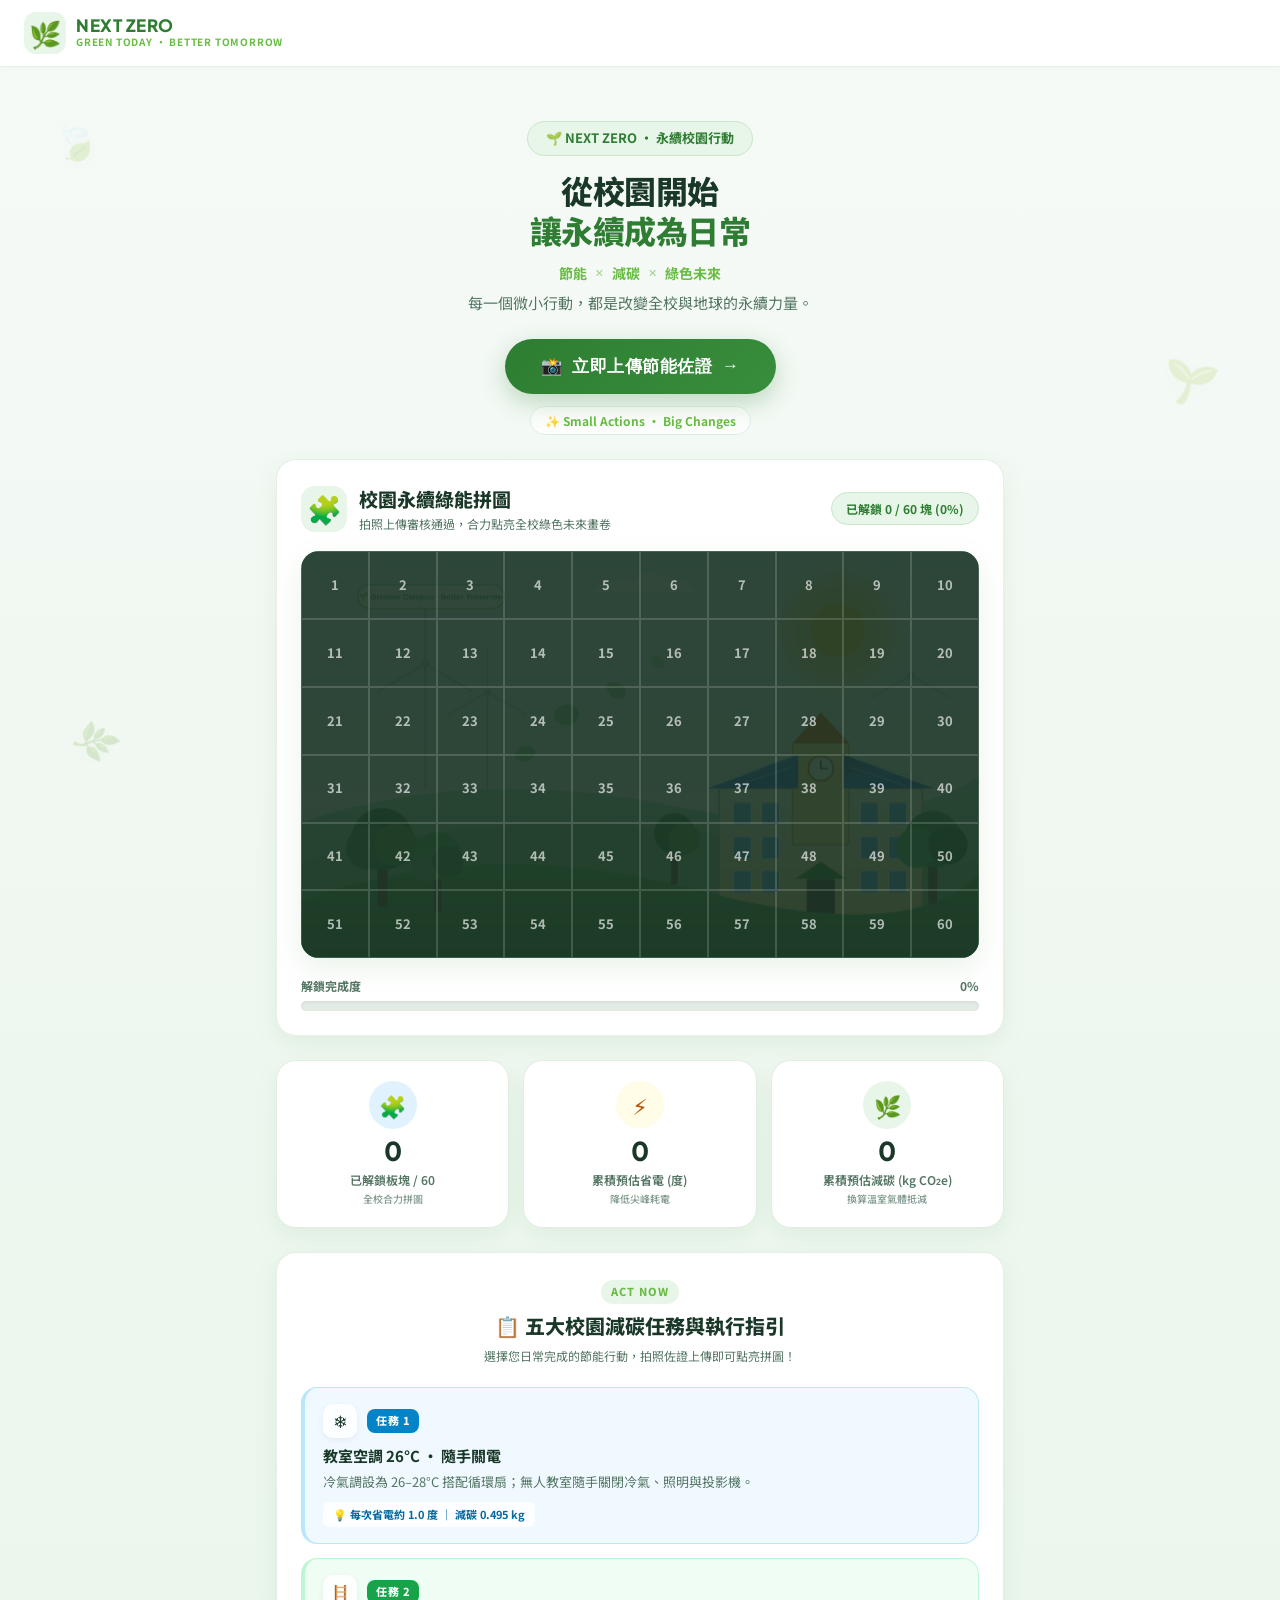
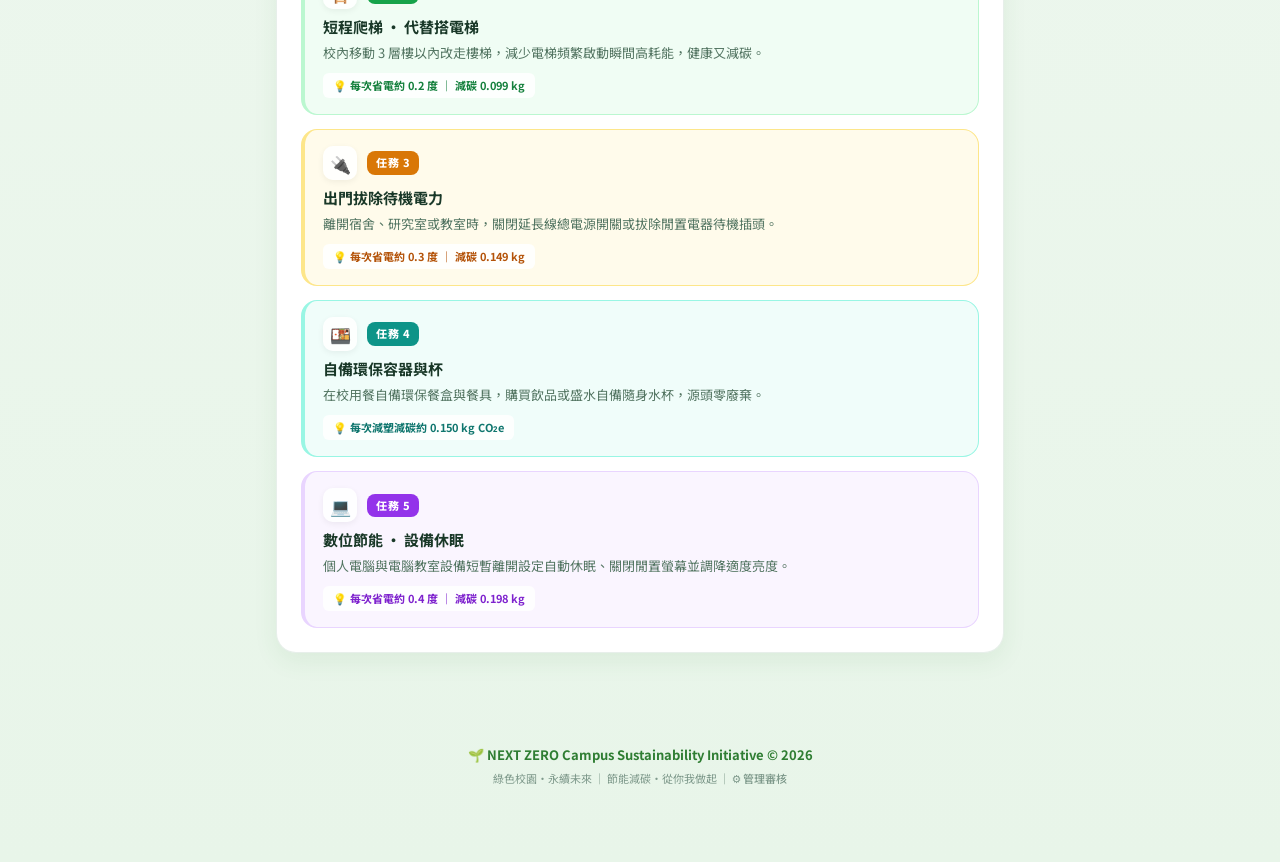
==== commit 155d8afe: "feat: 升級拼圖規格為 60 塊 (10x6 矩陣黃金比例 5:3)，完美自適應圖片比例與多裝置排版" ====
--- a/index.html
+++ b/index.html
@@ -4,7 +4,7 @@
   <meta charset="UTF-8">
   <meta name="viewport" content="width=device-width, initial-scale=1.0">
   <title>NEXT ZERO 校園永續拼圖 ｜ 綠色校園·永續未來</title>
-  <link rel="stylesheet" href="style.css?v=20260901v16">
+  <link rel="stylesheet" href="style.css?v=20260906v18">
   <link rel="preconnect" href="https://fonts.googleapis.com">
   <link rel="preconnect" href="https://fonts.gstatic.com" crossorigin>
   <link href="https://fonts.googleapis.com/css2?family=Noto+Sans+TC:wght@400;500;600;700;800&family=Plus+Jakarta+Sans:wght@600;700;800&display=swap" rel="stylesheet">
@@ -95,7 +95,7 @@
         </div>
         <div class="stat-info">
           <h3 id="approved-count">0</h3>
-          <p>已解鎖板塊 / 9</p>
+          <p>已解鎖板塊 / 60</p>
           <span class="stat-sub">全校合力拼圖</span>
         </div>
       </div>
@@ -236,6 +236,50 @@
     </div>
   </div>
 
+  <!-- 送出成功成就慶祝彈窗 (Success Celebration Modal) -->
+  <div class="modal-overlay" id="success-modal">
+    <div class="modal-card success-card">
+      <div class="confetti-particles">
+        <span class="particle p1">🌱</span>
+        <span class="particle p2">✨</span>
+        <span class="particle p3">🌟</span>
+        <span class="particle p4">🍃</span>
+        <span class="particle p5">⭐</span>
+        <span class="particle p6">🌱</span>
+      </div>
+
+      <div class="success-icon-wrap">
+        <div class="success-pulse-circle"></div>
+        <div class="success-badge-icon">🌿</div>
+        <div class="success-check-badge">✓</div>
+      </div>
+
+      <h3 class="success-title">任務佐證已成功送出！</h3>
+      <p class="success-desc">感謝你為校園永續與地球減碳跨出重要的一步 ✨</p>
+
+      <div class="success-details-box">
+        <div class="detail-row">
+          <span class="detail-label">👤 提交者</span>
+          <span class="detail-val" id="success-nickname">-</span>
+        </div>
+        <div class="detail-row">
+          <span class="detail-label">📋 行動項目</span>
+          <span class="detail-val" id="success-task">-</span>
+        </div>
+        <div class="detail-row">
+          <span class="detail-label">🕒 當前狀態</span>
+          <span class="detail-val badge-pending-tag">🟡 等待管理員審核</span>
+        </div>
+      </div>
+
+      <p class="success-hint">⏳ 等待審核通過後，首頁拼圖將即時點亮並累計減碳數據！</p>
+
+      <button type="button" class="btn-success-close" id="btn-close-success">
+        🌟 繼續瀏覽校園拼圖
+      </button>
+    </div>
+  </div>
+
   <footer class="footer">
     <div class="footer-content">
       <p class="footer-title">🌱 NEXT ZERO Campus Sustainability Initiative © 2026</p>
@@ -246,6 +290,6 @@
     </div>
   </footer>
 
-  <script src="app.js?v=20260901v16"></script>
+  <script src="app.js?v=20260906v18"></script>
 </body>
 </html>
--- a/style.css
+++ b/style.css
@@ -360,11 +360,11 @@
   border: 1px solid #C8E6C9;
 }
 
-/* 3x3 拼圖容器 */
+/* 10x6 (60 塊) 拼圖容器 */
 #puzzle-container {
   position: relative;
   width: 100%;
-  padding-top: 66.66%; /* 3:2 完美黃金比例 */
+  padding-top: 60%; /* 10:6 (5:3) 60 塊完美比例 */
   background: url('puzzle.svg') no-repeat center center;
   background-size: cover;
   border-radius: 18px;
@@ -390,21 +390,21 @@
   width: 100%;
   height: 100%;
   display: grid;
-  grid-template-columns: repeat(3, 1fr);
-  grid-template-rows: repeat(3, 1fr);
+  grid-template-columns: repeat(10, 1fr);
+  grid-template-rows: repeat(6, 1fr);
   perspective: 600px;
 }
 
 .tile {
   background-color: var(--mask-color);
-  border: 1px solid rgba(255, 255, 255, 0.22);
+  border: 0.5px solid rgba(255, 255, 255, 0.16);
   transition: background-color 0.8s cubic-bezier(0.34, 1.56, 0.64, 1), transform 0.4s ease, border-color 0.4s ease;
   display: flex;
   align-items: center;
   justify-content: center;
-  color: rgba(255, 255, 255, 0.6);
-  font-size: 20px;
-  font-weight: 800;
+  color: rgba(255, 255, 255, 0.65);
+  font-size: 13px;
+  font-weight: 700;
   user-select: none;
   position: relative;
 }
@@ -412,7 +412,7 @@
 .tile.unlocked {
   background-color: transparent !important;
   color: transparent !important;
-  border-color: rgba(255, 255, 255, 0.1) !important;
+  border-color: rgba(255, 255, 255, 0.08) !important;
   animation: tile-unlock-pop 0.85s cubic-bezier(0.34, 1.56, 0.64, 1) forwards;
 }
 
@@ -898,6 +898,210 @@
   to { transform: rotate(360deg); }
 }
 
+/* ==========================================================================
+   送出成功成就慶祝彈窗 (Success Celebration Modal Styles & Animations)
+   ========================================================================== */
+.success-card {
+  position: relative;
+  text-align: center;
+  padding: 32px 24px;
+  overflow: hidden;
+  border: 2px solid #C8E6C9;
+  background: linear-gradient(180deg, #FFFFFF 0%, #F9FCFA 100%);
+  animation: successPopIn 0.5s cubic-bezier(0.34, 1.56, 0.64, 1);
+}
+
+@keyframes successPopIn {
+  0% { transform: scale(0.8) translateY(20px); opacity: 0; }
+  100% { transform: scale(1) translateY(0); opacity: 1; }
+}
+
+/* 噴發微粒粒子動畫 (Confetti Particles) */
+.confetti-particles {
+  position: absolute;
+  top: 0;
+  left: 0;
+  width: 100%;
+  height: 100%;
+  pointer-events: none;
+  overflow: hidden;
+}
+
+.particle {
+  position: absolute;
+  font-size: 20px;
+  opacity: 0;
+  animation: floatUp 2.8s cubic-bezier(0.25, 1, 0.5, 1) infinite;
+}
+
+.p1 { left: 10%; animation-delay: 0.1s; }
+.p2 { left: 25%; animation-delay: 0.5s; }
+.p3 { left: 50%; animation-delay: 0.2s; }
+.p4 { left: 70%; animation-delay: 0.7s; }
+.p5 { left: 85%; animation-delay: 0.3s; }
+.p6 { left: 40%; animation-delay: 0.9s; }
+
+@keyframes floatUp {
+  0% {
+    transform: translateY(120%) rotate(0deg) scale(0.6);
+    opacity: 1;
+  }
+  80% {
+    opacity: 0.8;
+  }
+  100% {
+    transform: translateY(-80px) rotate(360deg) scale(1.1);
+    opacity: 0;
+  }
+}
+
+/* 徽章能量環與動態勾勾 */
+.success-icon-wrap {
+  width: 76px;
+  height: 76px;
+  margin: 0 auto 16px auto;
+  position: relative;
+  display: flex;
+  align-items: center;
+  justify-content: center;
+}
+
+.success-pulse-circle {
+  position: absolute;
+  width: 100%;
+  height: 100%;
+  background: #E8F5E9;
+  border-radius: 50%;
+  animation: successPulse 2s ease-out infinite;
+}
+
+@keyframes successPulse {
+  0% { transform: scale(0.85); opacity: 1; box-shadow: 0 0 0 0 rgba(104, 188, 68, 0.5); }
+  70% { transform: scale(1.15); opacity: 0.6; box-shadow: 0 0 0 16px rgba(104, 188, 68, 0); }
+  100% { transform: scale(1.15); opacity: 0; }
+}
+
+.success-badge-icon {
+  font-size: 38px;
+  z-index: 2;
+  animation: badgeBounce 1.2s cubic-bezier(0.34, 1.56, 0.64, 1);
+}
+
+@keyframes badgeBounce {
+  0% { transform: scale(0) rotate(-30deg); }
+  60% { transform: scale(1.25) rotate(10deg); }
+  100% { transform: scale(1) rotate(0deg); }
+}
+
+.success-check-badge {
+  position: absolute;
+  bottom: 0;
+  right: 0;
+  background: #2E7D32;
+  color: #FFFFFF;
+  font-size: 13px;
+  font-weight: 900;
+  width: 24px;
+  height: 24px;
+  border-radius: 50%;
+  display: flex;
+  align-items: center;
+  justify-content: center;
+  border: 2px solid #FFFFFF;
+  z-index: 3;
+  box-shadow: 0 2px 6px rgba(0, 0, 0, 0.15);
+}
+
+.success-title {
+  font-size: 20px;
+  font-weight: 800;
+  color: #193828;
+  margin-bottom: 6px;
+}
+
+.success-desc {
+  font-size: 13px;
+  color: #537562;
+  margin-bottom: 18px;
+  line-height: 1.5;
+}
+
+.success-details-box {
+  background: #F4FAF6;
+  border: 1px solid #D9EDE0;
+  border-radius: 14px;
+  padding: 14px 16px;
+  margin-bottom: 14px;
+  text-align: left;
+}
+
+.detail-row {
+  display: flex;
+  justify-content: space-between;
+  align-items: center;
+  font-size: 13px;
+  padding: 5px 0;
+  border-bottom: 1px dashed #E2ECE5;
+}
+
+.detail-row:last-child {
+  border-bottom: none;
+}
+
+.detail-label {
+  color: #537562;
+  font-weight: 600;
+}
+
+.detail-val {
+  color: #193828;
+  font-weight: 700;
+  text-align: right;
+  max-width: 60%;
+  white-space: nowrap;
+  overflow: hidden;
+  text-overflow: ellipsis;
+}
+
+.badge-pending-tag {
+  background: #FEF3C7;
+  color: #92400E;
+  padding: 2px 8px;
+  border-radius: 6px;
+  font-size: 11px;
+}
+
+.success-hint {
+  font-size: 12px;
+  color: #059669;
+  font-weight: 600;
+  margin-bottom: 20px;
+  background: #ECFDF5;
+  padding: 8px 12px;
+  border-radius: 8px;
+  border: 1px solid #A7F3D0;
+}
+
+.btn-success-close {
+  background: linear-gradient(135deg, #2E7D32 0%, #388E3C 100%);
+  color: #FFFFFF;
+  border: none;
+  width: 100%;
+  padding: 13px;
+  border-radius: 22px;
+  font-size: 15px;
+  font-weight: 700;
+  cursor: pointer;
+  box-shadow: 0 6px 18px rgba(46, 125, 50, 0.28);
+  transition: all 0.25s cubic-bezier(0.34, 1.56, 0.64, 1);
+}
+
+.btn-success-close:hover {
+  background: linear-gradient(135deg, #1B5E20 0%, #2E7D32 100%);
+  transform: translateY(-2px) scale(1.02);
+  box-shadow: 0 10px 24px rgba(46, 125, 50, 0.35);
+}
+
 /* 頁尾 Footer */
 .footer {
   text-align: center;
@@ -943,4 +1147,6 @@
   .stat-icon-wrapper { margin-bottom: 0; }
   .puzzle-card { padding: 18px 14px; }
   .tasks-section { padding: 18px 14px; }
-}
+  .tile { font-size: 8px; font-weight: 600; border-width: 0.3px; }
+  #puzzle-container { border-radius: 12px; }
+}
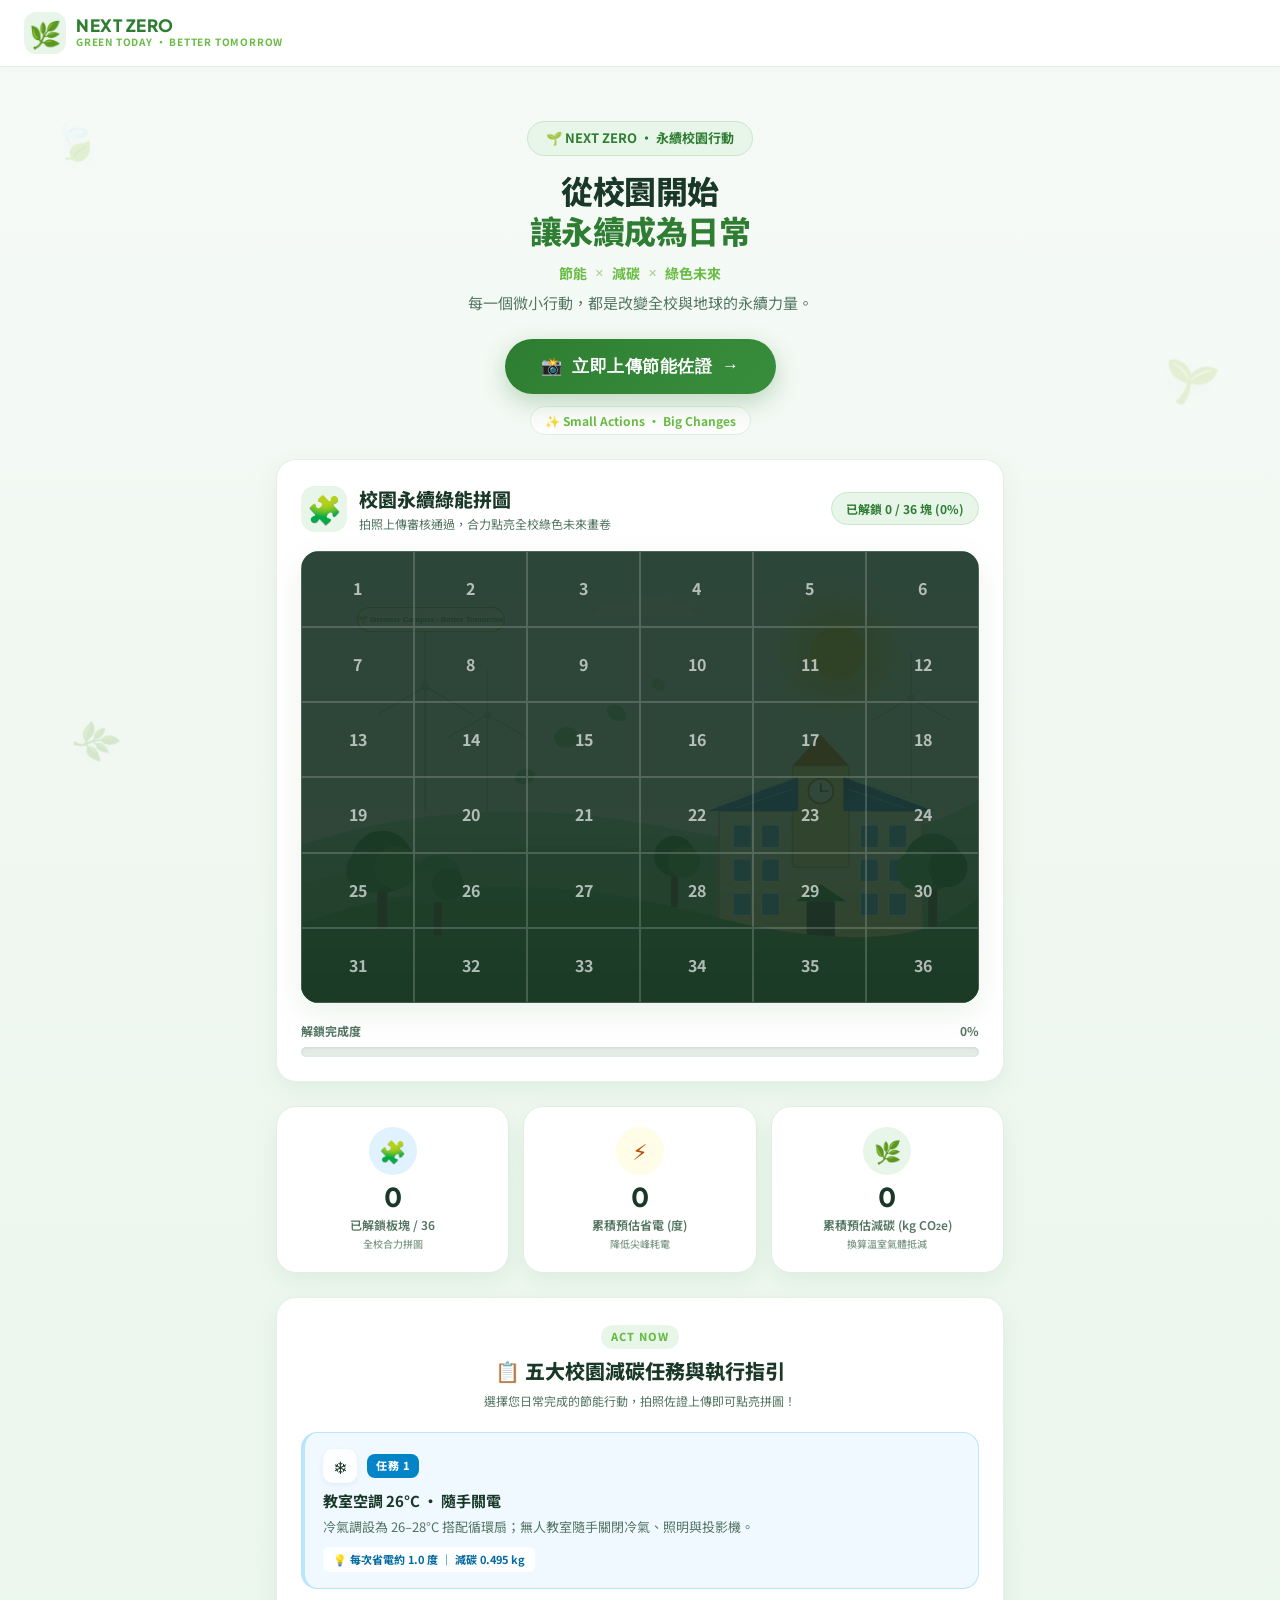
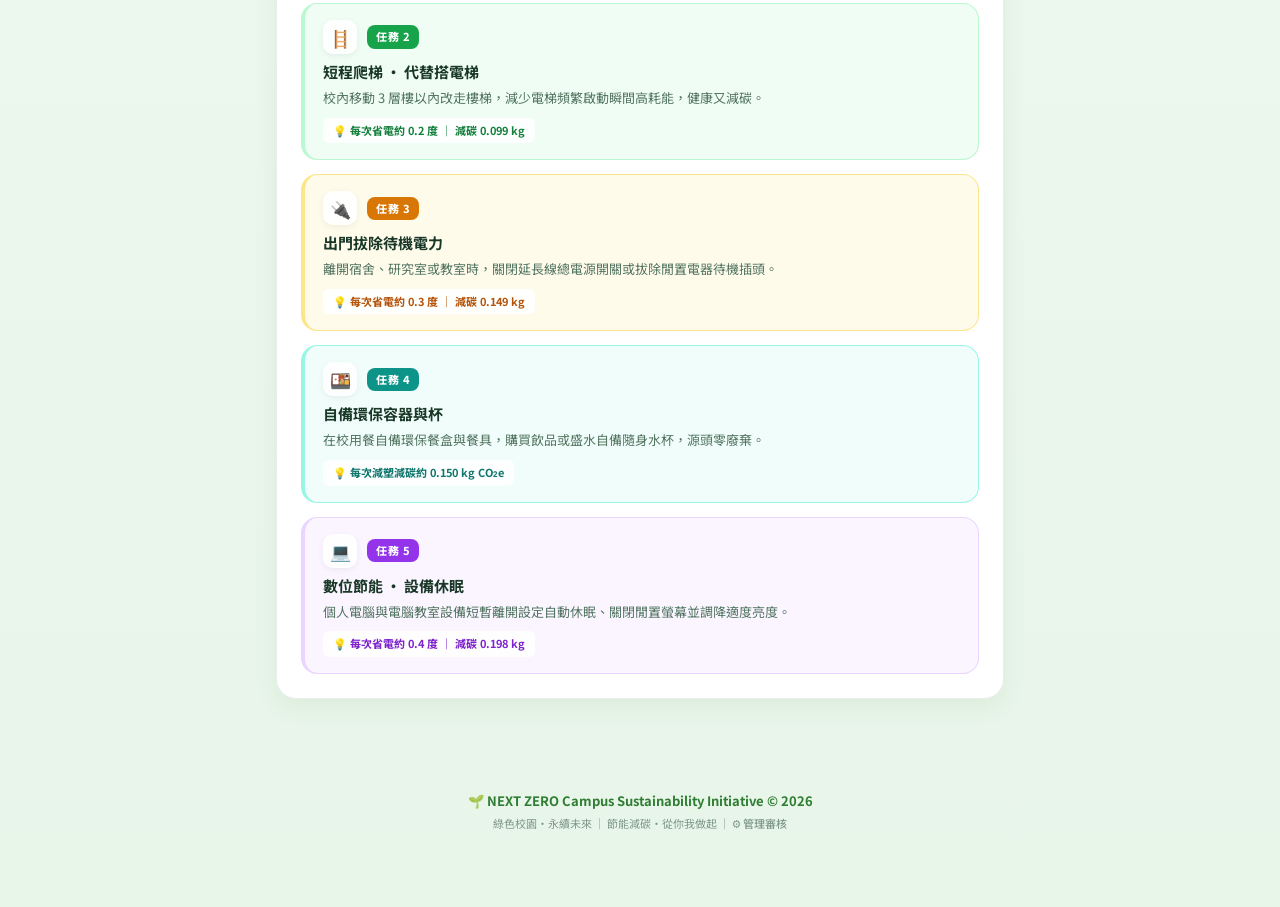
==== commit b1bbcfa3: "feat: 將校園永續拼圖規格改為 6x6 (共 36 塊板塊)，優化排版與 RWD 響應式字體" ====
--- a/index.html
+++ b/index.html
@@ -4,7 +4,7 @@
   <meta charset="UTF-8">
   <meta name="viewport" content="width=device-width, initial-scale=1.0">
   <title>NEXT ZERO 校園永續拼圖 ｜ 綠色校園·永續未來</title>
-  <link rel="stylesheet" href="style.css?v=20260906v18">
+  <link rel="stylesheet" href="style.css?v=20260916v19">
   <link rel="preconnect" href="https://fonts.googleapis.com">
   <link rel="preconnect" href="https://fonts.gstatic.com" crossorigin>
   <link href="https://fonts.googleapis.com/css2?family=Noto+Sans+TC:wght@400;500;600;700;800&family=Plus+Jakarta+Sans:wght@600;700;800&display=swap" rel="stylesheet">
@@ -95,7 +95,7 @@
         </div>
         <div class="stat-info">
           <h3 id="approved-count">0</h3>
-          <p>已解鎖板塊 / 60</p>
+          <p>已解鎖板塊 / 36</p>
           <span class="stat-sub">全校合力拼圖</span>
         </div>
       </div>
@@ -290,6 +290,6 @@
     </div>
   </footer>
 
-  <script src="app.js?v=20260906v18"></script>
+  <script src="app.js?v=20260916v19"></script>
 </body>
 </html>
--- a/style.css
+++ b/style.css
@@ -360,11 +360,11 @@
   border: 1px solid #C8E6C9;
 }
 
-/* 10x6 (60 塊) 拼圖容器 */
+/* 6x6 (36 塊) 拼圖容器 */
 #puzzle-container {
   position: relative;
   width: 100%;
-  padding-top: 60%; /* 10:6 (5:3) 60 塊完美比例 */
+  padding-top: 66.66%; /* 6x6 完美 3:2 景觀比例 */
   background: url('puzzle.svg') no-repeat center center;
   background-size: cover;
   border-radius: 18px;
@@ -390,20 +390,20 @@
   width: 100%;
   height: 100%;
   display: grid;
-  grid-template-columns: repeat(10, 1fr);
+  grid-template-columns: repeat(6, 1fr);
   grid-template-rows: repeat(6, 1fr);
   perspective: 600px;
 }
 
 .tile {
   background-color: var(--mask-color);
-  border: 0.5px solid rgba(255, 255, 255, 0.16);
+  border: 0.6px solid rgba(255, 255, 255, 0.18);
   transition: background-color 0.8s cubic-bezier(0.34, 1.56, 0.64, 1), transform 0.4s ease, border-color 0.4s ease;
   display: flex;
   align-items: center;
   justify-content: center;
   color: rgba(255, 255, 255, 0.65);
-  font-size: 13px;
+  font-size: 16px;
   font-weight: 700;
   user-select: none;
   position: relative;
@@ -1147,6 +1147,6 @@
   .stat-icon-wrapper { margin-bottom: 0; }
   .puzzle-card { padding: 18px 14px; }
   .tasks-section { padding: 18px 14px; }
-  .tile { font-size: 8px; font-weight: 600; border-width: 0.3px; }
+  .tile { font-size: 11px; font-weight: 700; border-width: 0.4px; }
   #puzzle-container { border-radius: 12px; }
 }
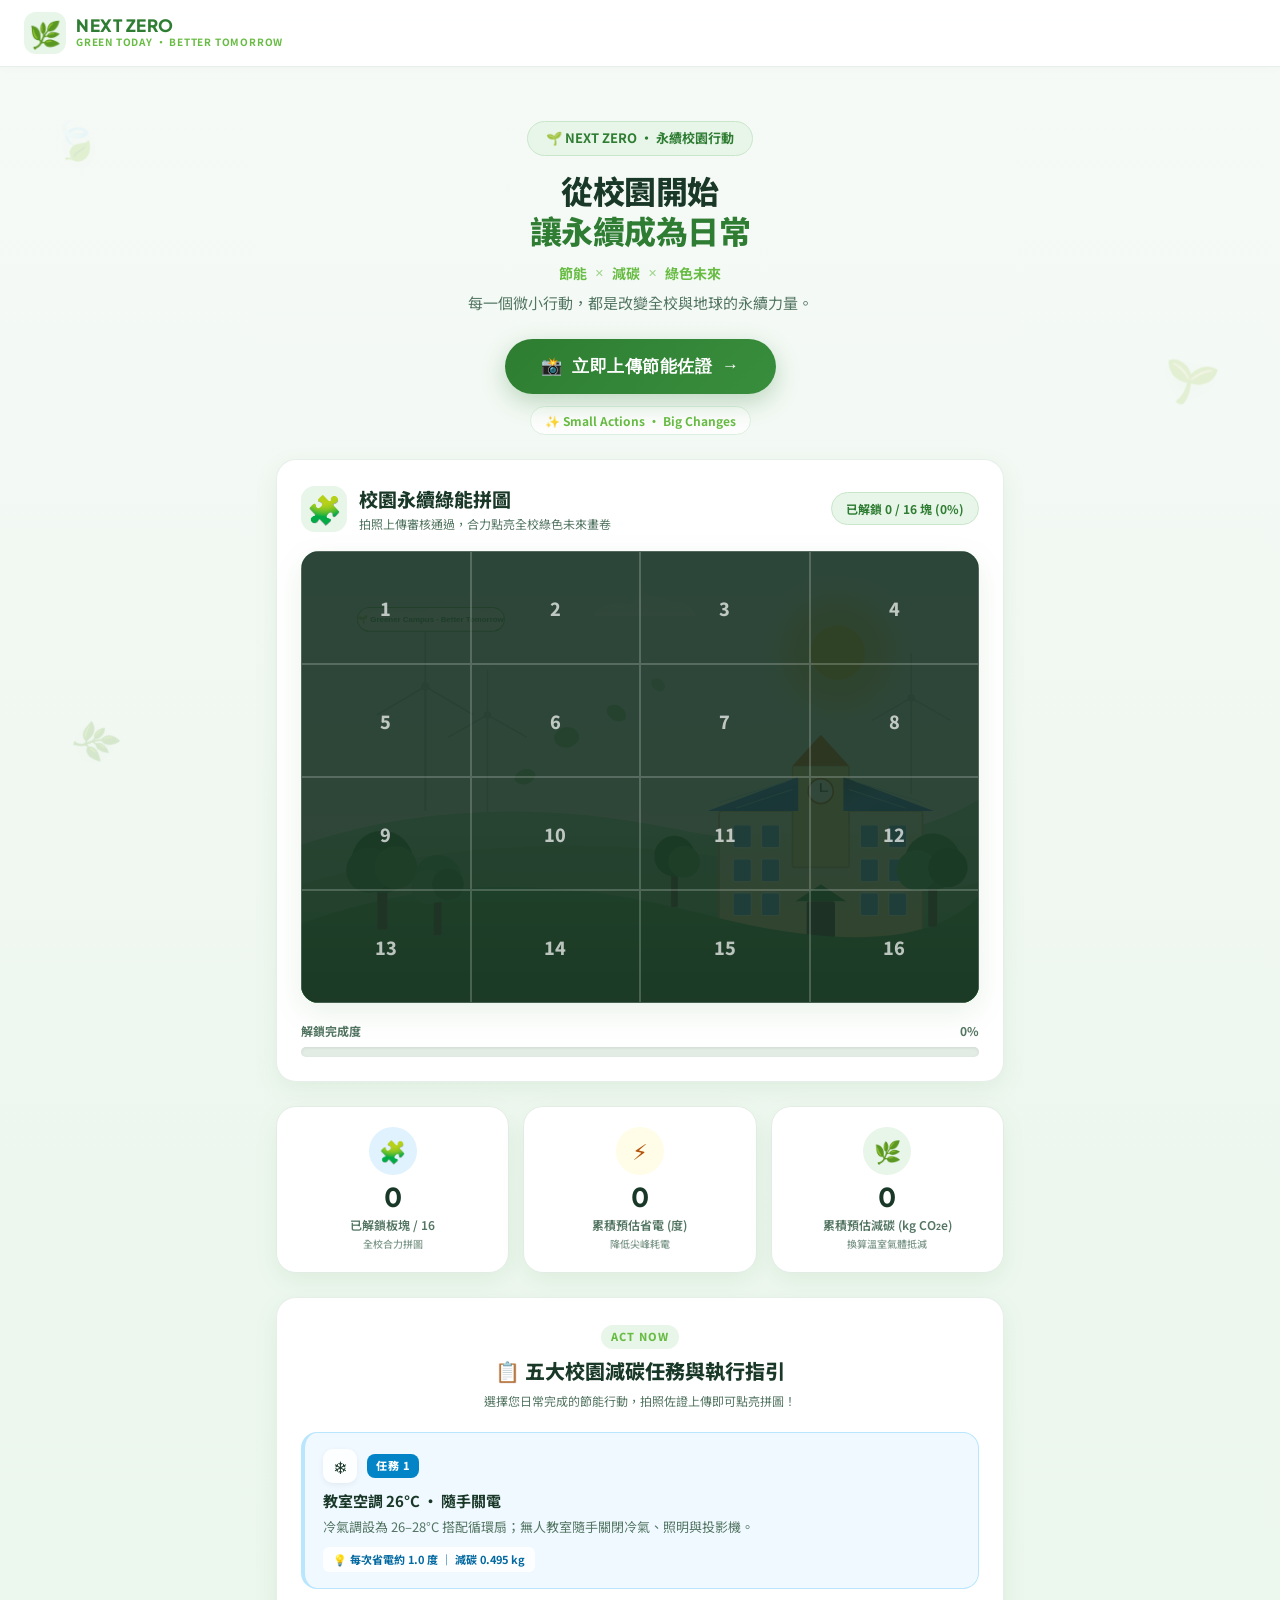
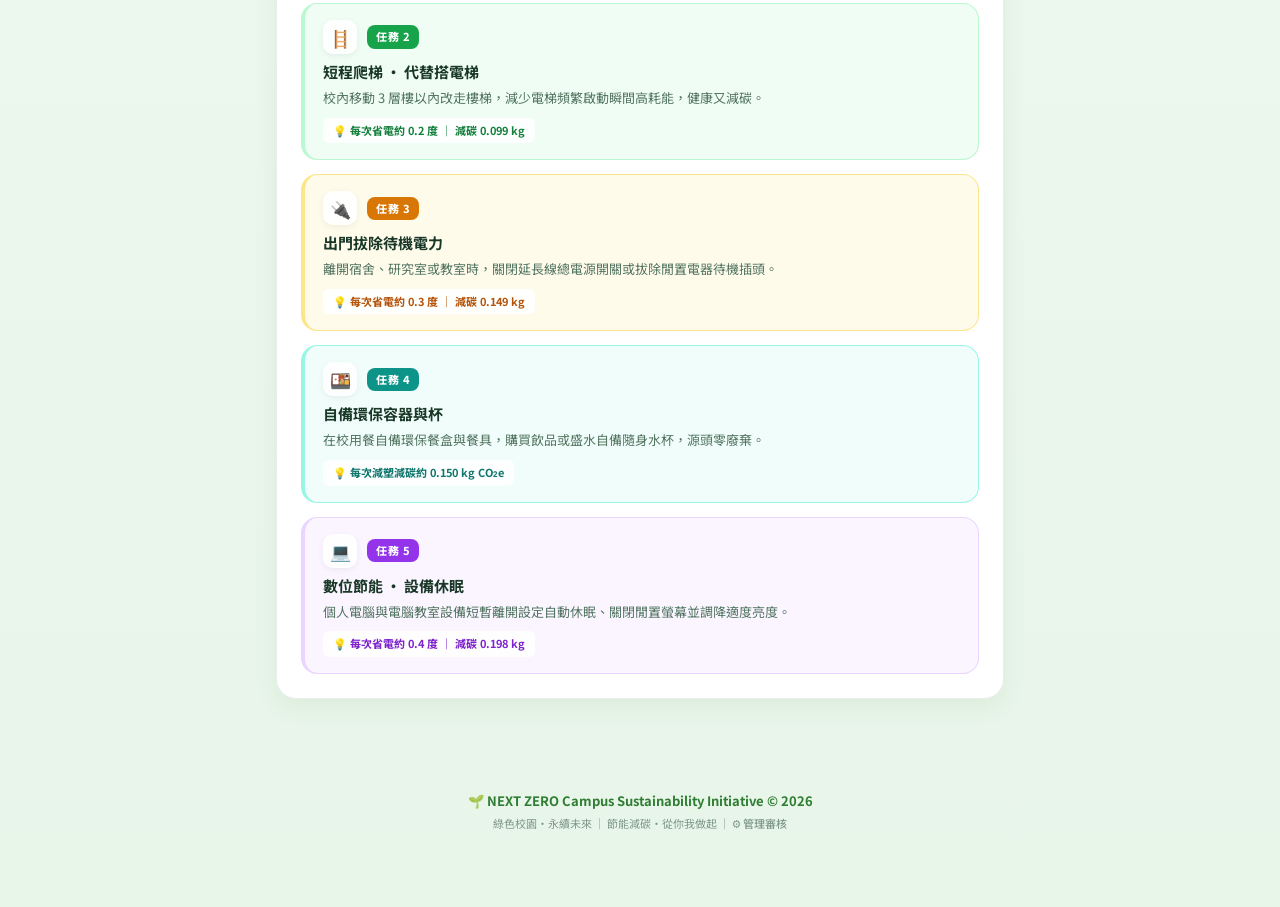
==== commit cfac6f7b: "feat: 將校園永續拼圖規格改為 4x4 (共 16 塊板塊)，優化排版與自適應字體" ====
--- a/index.html
+++ b/index.html
@@ -4,7 +4,7 @@
   <meta charset="UTF-8">
   <meta name="viewport" content="width=device-width, initial-scale=1.0">
   <title>NEXT ZERO 校園永續拼圖 ｜ 綠色校園·永續未來</title>
-  <link rel="stylesheet" href="style.css?v=20260916v19">
+  <link rel="stylesheet" href="style.css?v=20261008v20">
   <link rel="preconnect" href="https://fonts.googleapis.com">
   <link rel="preconnect" href="https://fonts.gstatic.com" crossorigin>
   <link href="https://fonts.googleapis.com/css2?family=Noto+Sans+TC:wght@400;500;600;700;800&family=Plus+Jakarta+Sans:wght@600;700;800&display=swap" rel="stylesheet">
@@ -95,7 +95,7 @@
         </div>
         <div class="stat-info">
           <h3 id="approved-count">0</h3>
-          <p>已解鎖板塊 / 36</p>
+          <p>已解鎖板塊 / 16</p>
           <span class="stat-sub">全校合力拼圖</span>
         </div>
       </div>
@@ -290,6 +290,6 @@
     </div>
   </footer>
 
-  <script src="app.js?v=20260916v19"></script>
+  <script src="app.js?v=20261008v20"></script>
 </body>
 </html>
--- a/style.css
+++ b/style.css
@@ -360,11 +360,11 @@
   border: 1px solid #C8E6C9;
 }
 
-/* 6x6 (36 塊) 拼圖容器 */
+/* 4x4 (16 塊) 拼圖容器 */
 #puzzle-container {
   position: relative;
   width: 100%;
-  padding-top: 66.66%; /* 6x6 完美 3:2 景觀比例 */
+  padding-top: 66.66%; /* 4x4 完美 3:2 景觀比例 */
   background: url('puzzle.svg') no-repeat center center;
   background-size: cover;
   border-radius: 18px;
@@ -390,21 +390,21 @@
   width: 100%;
   height: 100%;
   display: grid;
-  grid-template-columns: repeat(6, 1fr);
-  grid-template-rows: repeat(6, 1fr);
+  grid-template-columns: repeat(4, 1fr);
+  grid-template-rows: repeat(4, 1fr);
   perspective: 600px;
 }
 
 .tile {
   background-color: var(--mask-color);
-  border: 0.6px solid rgba(255, 255, 255, 0.18);
+  border: 0.8px solid rgba(255, 255, 255, 0.2);
   transition: background-color 0.8s cubic-bezier(0.34, 1.56, 0.64, 1), transform 0.4s ease, border-color 0.4s ease;
   display: flex;
   align-items: center;
   justify-content: center;
-  color: rgba(255, 255, 255, 0.65);
-  font-size: 16px;
-  font-weight: 700;
+  color: rgba(255, 255, 255, 0.7);
+  font-size: 18px;
+  font-weight: 800;
   user-select: none;
   position: relative;
 }
@@ -1147,6 +1147,6 @@
   .stat-icon-wrapper { margin-bottom: 0; }
   .puzzle-card { padding: 18px 14px; }
   .tasks-section { padding: 18px 14px; }
-  .tile { font-size: 11px; font-weight: 700; border-width: 0.4px; }
+  .tile { font-size: 13px; font-weight: 700; border-width: 0.5px; }
   #puzzle-container { border-radius: 12px; }
 }
